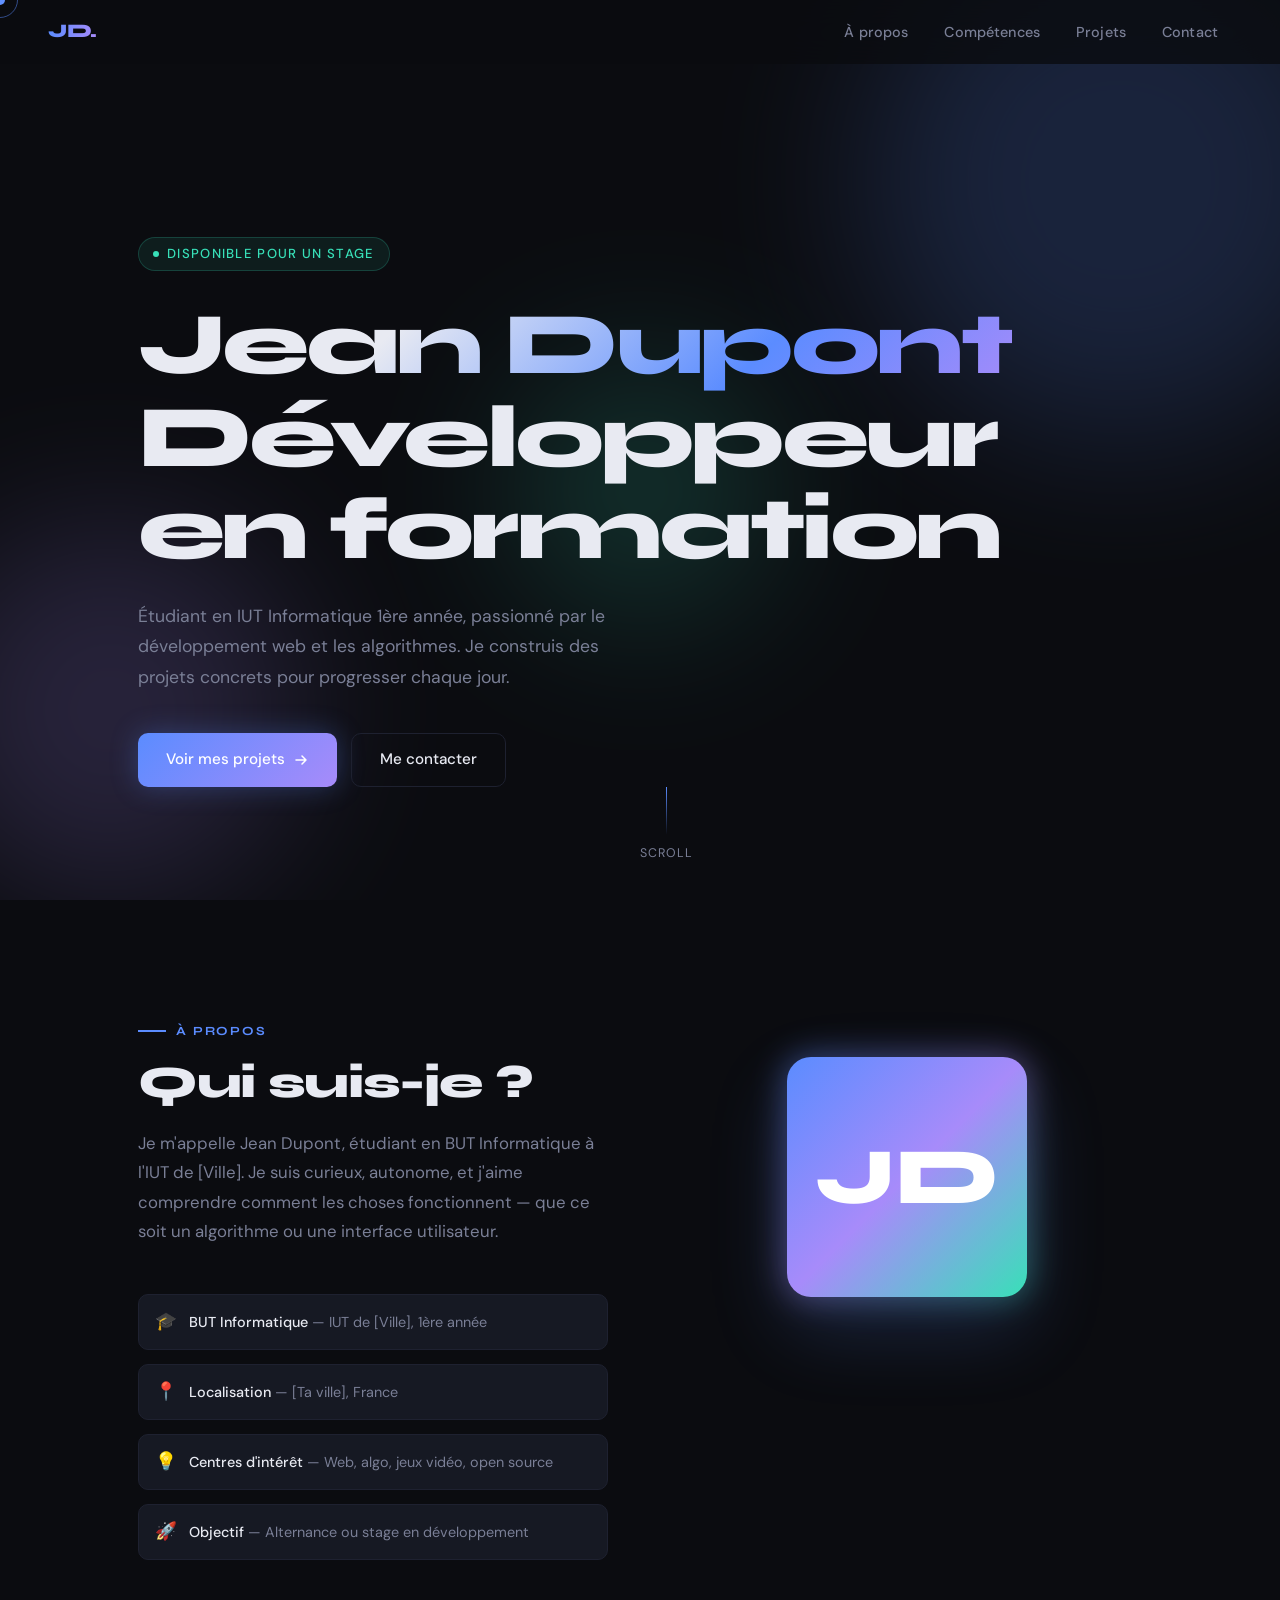
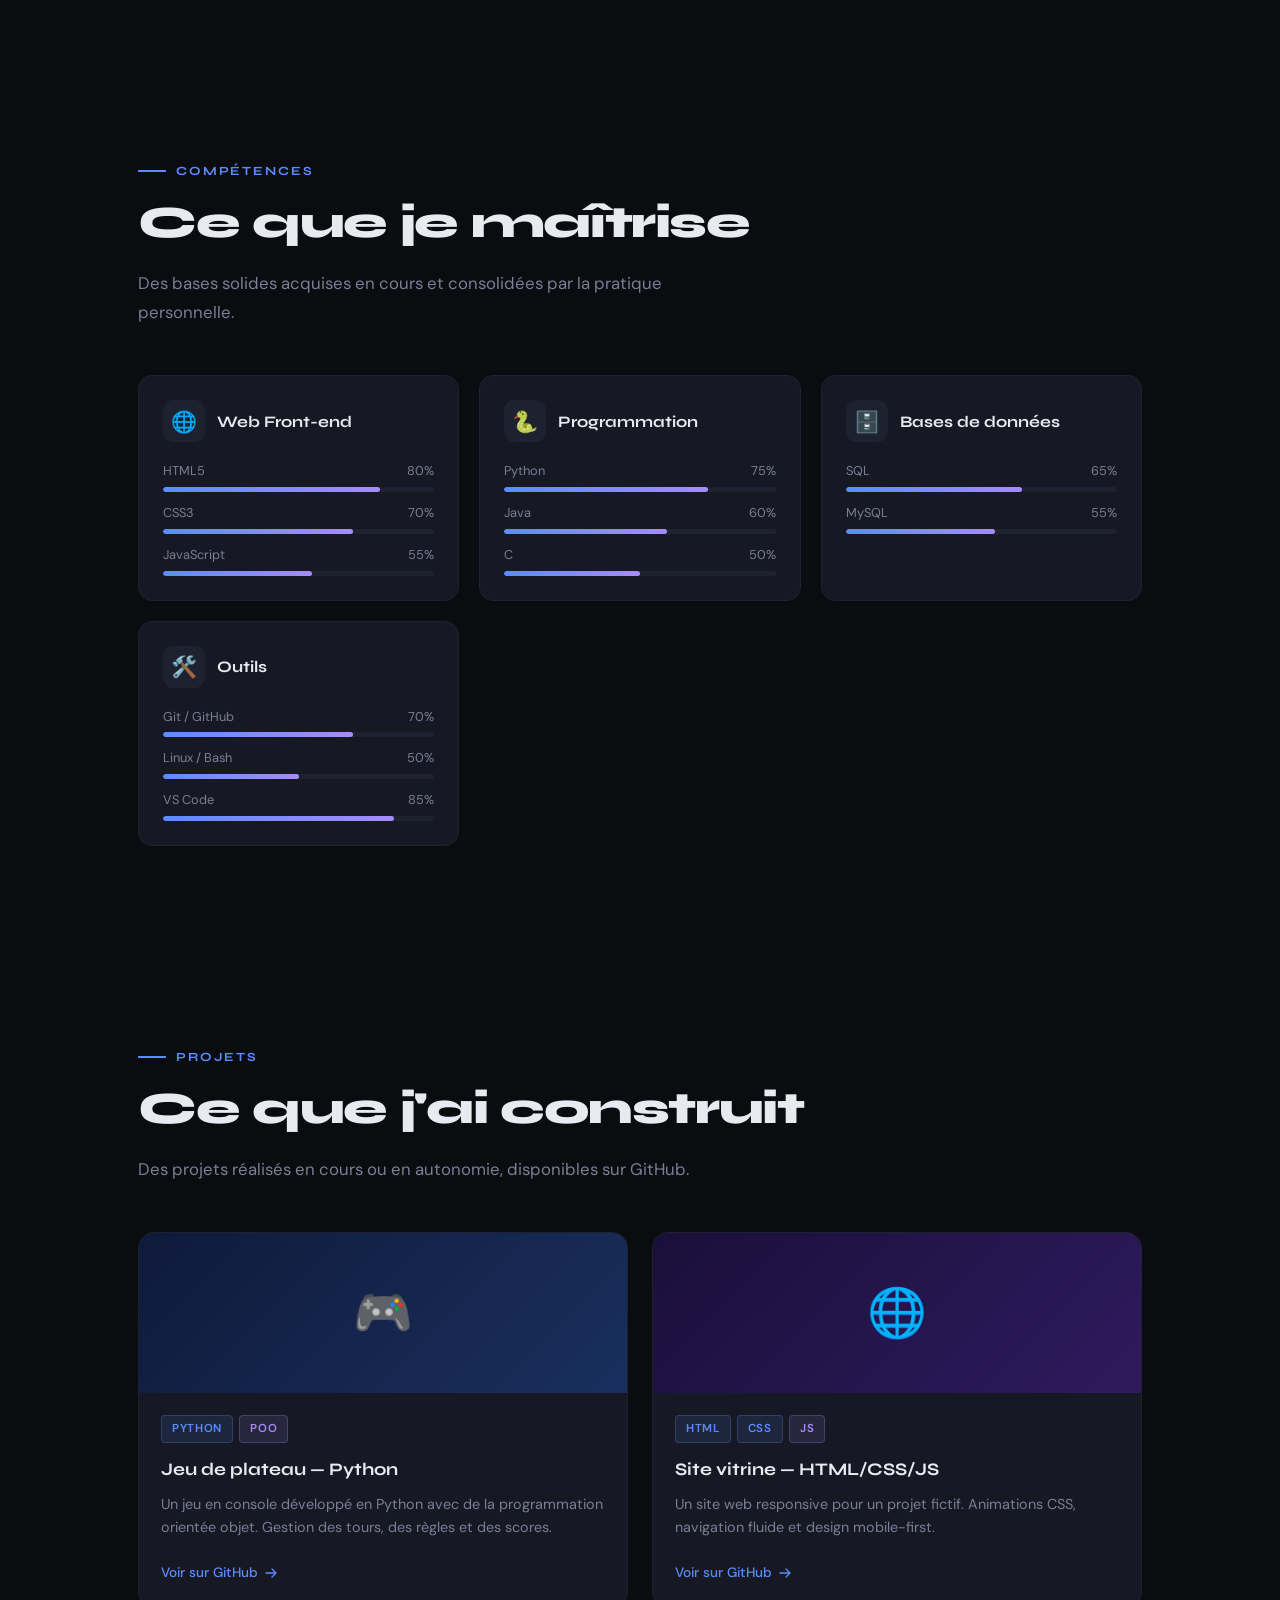
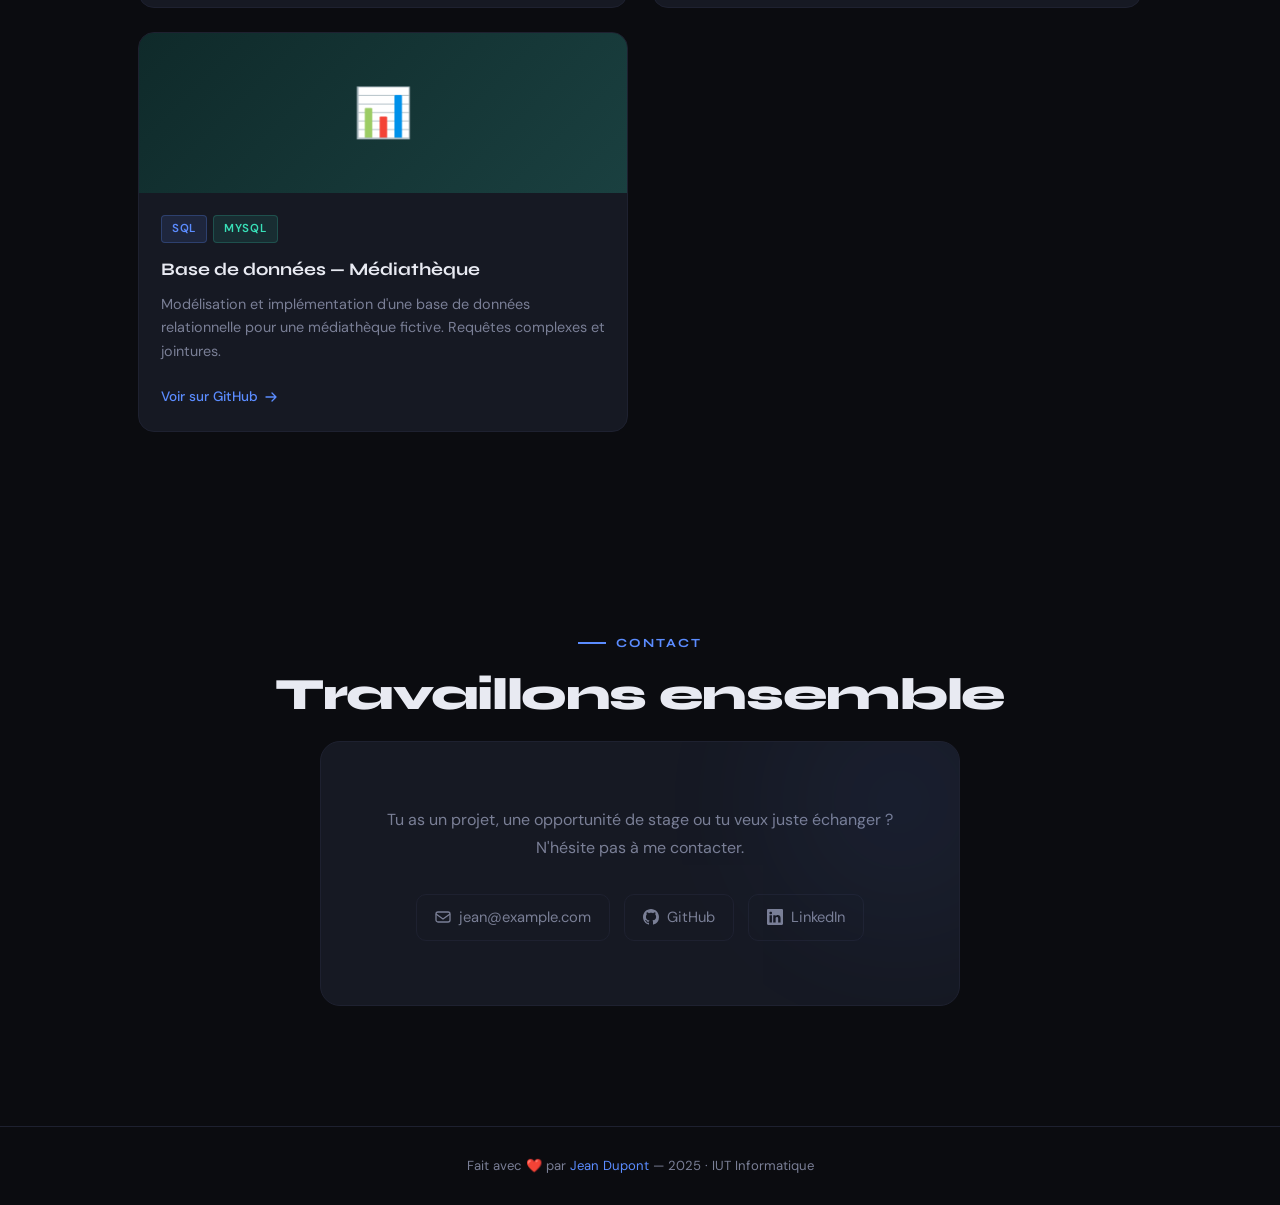
==== index.html @ 2fffbf1f "Add files via upload" ====
<!DOCTYPE html>
<html lang="fr">
<head>
  <meta charset="UTF-8" />
  <meta name="viewport" content="width=device-width, initial-scale=1.0" />
  <title>Mon Portfolio — IUT Informatique</title>
  <link rel="preconnect" href="https://fonts.googleapis.com" />
  <link rel="preconnect" href="https://fonts.gstatic.com" crossorigin />
  <link href="https://fonts.googleapis.com/css2?family=Syne:wght@400;600;700;800&family=DM+Sans:ital,opsz,wght@0,9..40,300;0,9..40,400;0,9..40,500;1,9..40,300&display=swap" rel="stylesheet" />
  <style>
    *, *::before, *::after { box-sizing: border-box; margin: 0; padding: 0; }

    :root {
      --c-bg:       #0b0c10;
      --c-surface:  #13151c;
      --c-border:   #1e2130;
      --c-accent:   #5b8cff;
      --c-accent2:  #a78bfa;
      --c-accent3:  #38e0b8;
      --c-text:     #e8eaf2;
      --c-muted:    #7a7f96;
      --c-card:     #161923;
      --nav-h:      64px;
      --font-head:  'Syne', sans-serif;
      --font-body:  'DM Sans', sans-serif;
      --ease:       cubic-bezier(.4,0,.2,1);
    }

    html { scroll-behavior: smooth; }

    body {
      background: var(--c-bg);
      color: var(--c-text);
      font-family: var(--font-body);
      font-size: 16px;
      line-height: 1.7;
      overflow-x: hidden;
    }

    /* ─── CURSOR ─── */
    .cursor {
      width: 10px; height: 10px;
      background: var(--c-accent);
      border-radius: 50%;
      position: fixed; pointer-events: none; z-index: 9999;
      transform: translate(-50%, -50%);
      transition: width .2s var(--ease), height .2s var(--ease), background .2s;
      mix-blend-mode: screen;
    }
    .cursor-ring {
      width: 36px; height: 36px;
      border: 1.5px solid var(--c-accent);
      border-radius: 50%;
      position: fixed; pointer-events: none; z-index: 9998;
      transform: translate(-50%, -50%);
      transition: transform .08s linear, width .2s var(--ease), height .2s var(--ease), border-color .2s;
      opacity: .5;
    }
    body.hovering .cursor { width: 18px; height: 18px; background: var(--c-accent2); }
    body.hovering .cursor-ring { width: 52px; height: 52px; border-color: var(--c-accent2); }

    /* ─── NAV ─── */
    nav {
      position: fixed; top: 0; left: 0; right: 0; z-index: 1000;
      height: var(--nav-h);
      display: flex; align-items: center; justify-content: space-between;
      padding: 0 48px;
      background: rgba(11,12,16,.8);
      backdrop-filter: blur(20px);
      border-bottom: 1px solid transparent;
      transition: border-color .3s, background .3s;
    }
    nav.scrolled { border-color: var(--c-border); }

    .nav-logo {
      font-family: var(--font-head);
      font-weight: 800;
      font-size: 1.2rem;
      letter-spacing: -.02em;
      background: linear-gradient(90deg, var(--c-accent), var(--c-accent2));
      -webkit-background-clip: text; -webkit-text-fill-color: transparent;
      text-decoration: none;
    }

    .nav-links { display: flex; gap: 8px; list-style: none; }
    .nav-links a {
      color: var(--c-muted);
      text-decoration: none;
      font-size: .9rem;
      font-weight: 500;
      padding: 6px 14px;
      border-radius: 6px;
      transition: color .2s, background .2s;
      letter-spacing: .01em;
    }
    .nav-links a:hover { color: var(--c-text); background: var(--c-border); }
    .nav-links a.active { color: var(--c-accent); }

    .nav-burger {
      display: none; flex-direction: column; gap: 5px;
      background: none; border: none; cursor: pointer; padding: 4px;
    }
    .nav-burger span {
      display: block; width: 22px; height: 2px;
      background: var(--c-text); border-radius: 2px;
      transition: transform .3s var(--ease), opacity .3s;
    }
    .nav-burger.open span:nth-child(1) { transform: translateY(7px) rotate(45deg); }
    .nav-burger.open span:nth-child(2) { opacity: 0; }
    .nav-burger.open span:nth-child(3) { transform: translateY(-7px) rotate(-45deg); }

    /* Mobile nav drawer */
    .nav-drawer {
      display: none; flex-direction: column; gap: 4px;
      position: fixed; top: var(--nav-h); left: 0; right: 0;
      background: rgba(11,12,16,.97);
      padding: 16px 24px 24px;
      border-bottom: 1px solid var(--c-border);
      transform: translateY(-20px); opacity: 0;
      transition: transform .3s var(--ease), opacity .3s;
      z-index: 999;
    }
    .nav-drawer.open { transform: translateY(0); opacity: 1; }
    .nav-drawer a {
      color: var(--c-muted); text-decoration: none;
      font-size: 1.05rem; padding: 10px 12px; border-radius: 8px;
      transition: color .2s, background .2s;
    }
    .nav-drawer a:hover { color: var(--c-text); background: var(--c-border); }

    /* ─── SECTIONS COMMON ─── */
    section { padding: 100px 48px; max-width: 1100px; margin: 0 auto; }
    .section-tag {
      font-family: var(--font-head);
      font-size: .78rem; font-weight: 700; letter-spacing: .15em;
      text-transform: uppercase; color: var(--c-accent);
      margin-bottom: 16px;
      display: flex; align-items: center; gap: 10px;
    }
    .section-tag::before {
      content: ''; display: block;
      width: 28px; height: 2px; background: var(--c-accent);
    }
    h2 {
      font-family: var(--font-head); font-size: clamp(1.8rem, 4vw, 2.8rem);
      font-weight: 800; letter-spacing: -.03em; line-height: 1.15;
      margin-bottom: 20px; color: var(--c-text);
    }
    .lead {
      color: var(--c-muted); font-size: 1.05rem;
      max-width: 560px; line-height: 1.75;
      margin-bottom: 48px;
    }

    /* ─── HERO ─── */
    #hero {
      min-height: 100vh; display: flex; align-items: center;
      padding-top: calc(var(--nav-h) + 60px);
      position: relative; overflow: hidden; max-width: 100%;
    }
    .hero-bg {
      position: absolute; inset: 0; pointer-events: none; z-index: 0;
    }
    .hero-orb {
      position: absolute; border-radius: 50%;
      filter: blur(80px); opacity: .18;
    }
    .orb1 { width: 520px; height: 520px; background: var(--c-accent); top: -80px; right: -100px; animation: float1 8s ease-in-out infinite; }
    .orb2 { width: 380px; height: 380px; background: var(--c-accent2); bottom: 0px; left: -80px; animation: float2 10s ease-in-out infinite; }
    .orb3 { width: 260px; height: 260px; background: var(--c-accent3); top: 40%; left: 40%; animation: float1 12s ease-in-out infinite 2s; }
    @keyframes float1 { 0%,100%{transform:translateY(0) scale(1)} 50%{transform:translateY(-30px) scale(1.05)} }
    @keyframes float2 { 0%,100%{transform:translateY(0)} 50%{transform:translateY(20px)} }

    .hero-content { position: relative; z-index: 1; padding: 0 48px; max-width: 1100px; margin: 0 auto; width: 100%; }
    .hero-eyebrow {
      display: inline-flex; align-items: center; gap: 8px;
      font-size: .82rem; font-weight: 500; letter-spacing: .1em;
      text-transform: uppercase; color: var(--c-accent3);
      background: rgba(56,224,184,.08);
      border: 1px solid rgba(56,224,184,.2);
      border-radius: 100px; padding: 5px 14px;
      margin-bottom: 28px;
    }
    .hero-eyebrow::before { content: ''; width: 6px; height: 6px; border-radius: 50%; background: var(--c-accent3); animation: blink 1.5s ease-in-out infinite; }
    @keyframes blink { 0%,100%{opacity:1} 50%{opacity:.3} }

    h1 {
      font-family: var(--font-head); font-size: clamp(2.8rem, 7vw, 5.5rem);
      font-weight: 800; letter-spacing: -.04em; line-height: 1.05;
      margin-bottom: 24px;
    }
    .h1-gradient {
      background: linear-gradient(135deg, var(--c-text) 30%, var(--c-accent) 70%, var(--c-accent2));
      -webkit-background-clip: text; -webkit-text-fill-color: transparent;
    }
    .hero-sub {
      font-size: 1.1rem; color: var(--c-muted); max-width: 500px;
      line-height: 1.75; margin-bottom: 40px;
    }
    .hero-ctas { display: flex; gap: 14px; flex-wrap: wrap; }

    /* ─── BUTTONS ─── */
    .btn {
      display: inline-flex; align-items: center; gap: 8px;
      padding: 13px 28px; border-radius: 10px;
      font-family: var(--font-body); font-size: .95rem; font-weight: 500;
      text-decoration: none; cursor: pointer; border: none;
      position: relative; overflow: hidden;
      transition: transform .15s var(--ease), box-shadow .15s var(--ease);
    }
    .btn::after {
      content: ''; position: absolute; inset: 0;
      background: rgba(255,255,255,.12);
      opacity: 0; transition: opacity .15s;
    }
    .btn:hover::after { opacity: 1; }
    .btn:active { transform: scale(.96); }
    .btn-primary {
      background: linear-gradient(135deg, var(--c-accent), var(--c-accent2));
      color: #fff; box-shadow: 0 0 28px rgba(91,140,255,.3);
    }
    .btn-primary:hover { box-shadow: 0 0 40px rgba(91,140,255,.5); transform: translateY(-2px); }
    .btn-ghost {
      background: transparent; color: var(--c-text);
      border: 1px solid var(--c-border);
    }
    .btn-ghost:hover { border-color: var(--c-accent); color: var(--c-accent); transform: translateY(-2px); }

    /* ─── SCROLL INDICATOR ─── */
    .scroll-hint {
      position: absolute; bottom: 36px; left: 50%;
      transform: translateX(-50%);
      display: flex; flex-direction: column; align-items: center; gap: 8px;
      color: var(--c-muted); font-size: .78rem; letter-spacing: .08em; text-transform: uppercase;
      animation: fadeInUp 1s 1.2s both;
    }
    .scroll-line {
      width: 1.5px; height: 48px; background: linear-gradient(var(--c-accent), transparent);
      animation: scrollPulse 1.8s ease-in-out infinite;
    }
    @keyframes scrollPulse { 0%,100%{transform:scaleY(1);opacity:.6} 50%{transform:scaleY(.6);opacity:1} }

    /* ─── ABOUT ─── */
    #about { padding-top: 120px; }
    .about-grid { display: grid; grid-template-columns: 1fr 1fr; gap: 64px; align-items: start; }
    .about-avatar-wrap { display: flex; justify-content: center; }
    .about-avatar {
      width: 240px; height: 240px; border-radius: 24px;
      background: linear-gradient(135deg, var(--c-accent), var(--c-accent2), var(--c-accent3));
      display: flex; align-items: center; justify-content: center;
      font-family: var(--font-head); font-size: 5rem; font-weight: 800;
      color: #fff; user-select: none;
      position: relative;
      box-shadow: 0 32px 80px rgba(91,140,255,.2);
      transition: transform .3s var(--ease), box-shadow .3s;
    }
    .about-avatar:hover { transform: translateY(-6px) rotate(2deg); box-shadow: 0 48px 100px rgba(91,140,255,.3); }
    .about-avatar::after {
      content: ''; position: absolute; inset: -3px; border-radius: 26px;
      background: linear-gradient(135deg, var(--c-accent), var(--c-accent2), var(--c-accent3));
      z-index: -1; opacity: .4; filter: blur(16px);
    }
    .about-facts { display: flex; flex-direction: column; gap: 14px; margin-top: 24px; }
    .fact {
      display: flex; align-items: center; gap: 12px;
      background: var(--c-card); border: 1px solid var(--c-border);
      border-radius: 10px; padding: 12px 16px;
      font-size: .9rem; color: var(--c-muted);
      transition: border-color .2s, transform .2s;
    }
    .fact:hover { border-color: var(--c-accent); transform: translateX(4px); }
    .fact-icon { font-size: 1.1rem; }
    .fact strong { color: var(--c-text); font-weight: 500; }

    /* ─── SKILLS ─── */
    #skills { background: none; }
    .skills-grid { display: grid; grid-template-columns: repeat(auto-fill, minmax(280px, 1fr)); gap: 20px; }
    .skill-card {
      background: var(--c-card); border: 1px solid var(--c-border);
      border-radius: 14px; padding: 24px;
      transition: border-color .2s var(--ease), transform .2s var(--ease), box-shadow .2s;
      cursor: default;
    }
    .skill-card:hover {
      border-color: var(--c-accent); transform: translateY(-4px);
      box-shadow: 0 20px 40px rgba(91,140,255,.1);
    }
    .skill-card-top { display: flex; align-items: center; gap: 12px; margin-bottom: 18px; }
    .skill-icon {
      width: 42px; height: 42px; border-radius: 10px;
      display: flex; align-items: center; justify-content: center;
      font-size: 1.3rem; background: var(--c-border);
    }
    .skill-name { font-family: var(--font-head); font-weight: 700; font-size: 1rem; }
    .skill-bars { display: flex; flex-direction: column; gap: 10px; }
    .skill-bar-row { display: flex; flex-direction: column; gap: 5px; }
    .skill-bar-label { display: flex; justify-content: space-between; font-size: .8rem; color: var(--c-muted); }
    .skill-bar-track {
      height: 5px; background: var(--c-border); border-radius: 3px; overflow: hidden;
    }
    .skill-bar-fill {
      height: 100%; border-radius: 3px;
      background: linear-gradient(90deg, var(--c-accent), var(--c-accent2));
      width: 0; transition: width 1.2s var(--ease);
    }

    /* ─── PROJECTS ─── */
    #projects { background: none; }
    .projects-grid { display: grid; grid-template-columns: repeat(auto-fill, minmax(320px, 1fr)); gap: 24px; }
    .project-card {
      background: var(--c-card); border: 1px solid var(--c-border);
      border-radius: 16px; overflow: hidden;
      transition: transform .25s var(--ease), box-shadow .25s, border-color .25s;
      cursor: pointer;
    }
    .project-card:hover { transform: translateY(-6px); box-shadow: 0 32px 60px rgba(0,0,0,.3); border-color: var(--c-accent); }
    .project-card:active { transform: scale(.98); }
    .project-thumb {
      height: 160px; display: flex; align-items: center; justify-content: center;
      font-size: 3rem; position: relative; overflow: hidden;
    }
    .project-thumb::before {
      content: ''; position: absolute; inset: 0;
      opacity: .15;
    }
    .pt-blue { background: linear-gradient(135deg, #0f1a3a, #1a2f5e); }
    .pt-purple { background: linear-gradient(135deg, #1a0f3a, #2f1a5e); }
    .pt-teal { background: linear-gradient(135deg, #0f2a2a, #1a4040); }
    .project-body { padding: 22px; }
    .project-tags { display: flex; flex-wrap: wrap; gap: 6px; margin-bottom: 12px; }
    .tag {
      font-size: .72rem; font-weight: 600; letter-spacing: .06em; text-transform: uppercase;
      padding: 3px 10px; border-radius: 4px;
      background: rgba(91,140,255,.12); color: var(--c-accent); border: 1px solid rgba(91,140,255,.25);
    }
    .tag-purple { background: rgba(167,139,250,.12); color: var(--c-accent2); border-color: rgba(167,139,250,.25); }
    .tag-teal { background: rgba(56,224,184,.1); color: var(--c-accent3); border-color: rgba(56,224,184,.2); }
    .project-title { font-family: var(--font-head); font-size: 1.1rem; font-weight: 700; margin-bottom: 8px; }
    .project-desc { font-size: .9rem; color: var(--c-muted); line-height: 1.65; margin-bottom: 18px; }
    .project-link {
      display: inline-flex; align-items: center; gap: 6px;
      font-size: .85rem; color: var(--c-accent); text-decoration: none; font-weight: 500;
      transition: gap .2s;
    }
    .project-link:hover { gap: 10px; }

    /* ─── CONTACT ─── */
    #contact { text-align: center; padding-bottom: 120px; }
    .contact-card {
      background: var(--c-card); border: 1px solid var(--c-border);
      border-radius: 20px; padding: 64px 48px; max-width: 640px; margin: 0 auto;
      position: relative; overflow: hidden;
    }
    .contact-card::before {
      content: ''; position: absolute; top: -60px; right: -60px;
      width: 240px; height: 240px; border-radius: 50%;
      background: var(--c-accent); filter: blur(80px); opacity: .07;
    }
    .contact-links { display: flex; justify-content: center; gap: 14px; flex-wrap: wrap; margin-top: 32px; }
    .contact-link {
      display: inline-flex; align-items: center; gap: 8px;
      color: var(--c-muted); text-decoration: none; font-size: .92rem;
      padding: 10px 18px; border-radius: 10px;
      border: 1px solid var(--c-border);
      transition: color .2s, border-color .2s, transform .2s;
    }
    .contact-link:hover { color: var(--c-text); border-color: var(--c-accent); transform: translateY(-3px); }

    /* ─── FOOTER ─── */
    footer {
      text-align: center; padding: 28px 48px;
      border-top: 1px solid var(--c-border);
      color: var(--c-muted); font-size: .82rem;
    }
    footer span { color: var(--c-accent); }

    /* ─── REVEAL ANIMATION ─── */
    .reveal {
      opacity: 0; transform: translateY(30px);
      transition: opacity .7s var(--ease), transform .7s var(--ease);
    }
    .reveal.visible { opacity: 1; transform: translateY(0); }
    .reveal-delay-1 { transition-delay: .1s; }
    .reveal-delay-2 { transition-delay: .2s; }
    .reveal-delay-3 { transition-delay: .3s; }
    .reveal-delay-4 { transition-delay: .4s; }

    @keyframes fadeInUp {
      from { opacity: 0; transform: translateY(20px); }
      to   { opacity: 1; transform: translateY(0); }
    }
    .hero-content > * { animation: fadeInUp .7s var(--ease) both; }
    .hero-content > *:nth-child(1) { animation-delay: .1s; }
    .hero-content > *:nth-child(2) { animation-delay: .2s; }
    .hero-content > *:nth-child(3) { animation-delay: .35s; }
    .hero-content > *:nth-child(4) { animation-delay: .45s; }
    .hero-content > *:nth-child(5) { animation-delay: .55s; }

    /* ─── RIPPLE ─── */
    .ripple-host { position: relative; overflow: hidden; }
    .ripple {
      position: absolute; border-radius: 50%;
      transform: scale(0);
      background: rgba(255,255,255,.2);
      animation: rippleAnim .55s linear;
      pointer-events: none;
    }
    @keyframes rippleAnim { to { transform: scale(4); opacity: 0; } }

    /* ─── RESPONSIVE ─── */
    @media (max-width: 768px) {
      nav { padding: 0 20px; }
      .nav-links { display: none; }
      .nav-burger { display: flex; }
      .nav-drawer { display: flex; }
      section { padding: 80px 20px; }
      .hero-content { padding: 0 20px; }
      .about-grid { grid-template-columns: 1fr; }
      .about-avatar-wrap { order: -1; }
      .contact-card { padding: 40px 24px; }
      footer { padding: 24px 20px; }
    }

    @media (prefers-reduced-motion: reduce) {
      *, *::before, *::after { animation: none !important; transition-duration: .01ms !important; }
    }
  </style>
</head>
<body>

  <div class="cursor" id="cursor"></div>
  <div class="cursor-ring" id="cursorRing"></div>

  <!-- NAV -->
  <nav id="nav">
    <a href="#hero" class="nav-logo">JD.</a>
    <ul class="nav-links">
      <li><a href="#about">À propos</a></li>
      <li><a href="#skills">Compétences</a></li>
      <li><a href="#projects">Projets</a></li>
      <li><a href="#contact">Contact</a></li>
    </ul>
    <button class="nav-burger" id="burger" aria-label="Menu">
      <span></span><span></span><span></span>
    </button>
  </nav>

  <div class="nav-drawer" id="drawer">
    <a href="#about" class="drawer-link">À propos</a>
    <a href="#skills" class="drawer-link">Compétences</a>
    <a href="#projects" class="drawer-link">Projets</a>
    <a href="#contact" class="drawer-link">Contact</a>
  </div>

  <!-- HERO -->
  <div id="hero">
    <div class="hero-bg">
      <div class="hero-orb orb1"></div>
      <div class="hero-orb orb2"></div>
      <div class="hero-orb orb3"></div>
    </div>
    <div class="hero-content">
      <div class="hero-eyebrow">Disponible pour un stage</div>
      <h1>
        <span class="h1-gradient">Jean Dupont</span><br>
        Développeur en formation
      </h1>
      <p class="hero-sub">
        Étudiant en IUT Informatique 1ère année, passionné par le développement web et les algorithmes. Je construis des projets concrets pour progresser chaque jour.
      </p>
      <div class="hero-ctas">
        <a href="#projects" class="btn btn-primary ripple-host">
          Voir mes projets
          <svg width="16" height="16" viewBox="0 0 16 16" fill="none"><path d="M3 8h10M9 4l4 4-4 4" stroke="currentColor" stroke-width="1.5" stroke-linecap="round" stroke-linejoin="round"/></svg>
        </a>
        <a href="#contact" class="btn btn-ghost ripple-host">Me contacter</a>
      </div>
    </div>
    <div class="scroll-hint">
      <div class="scroll-line"></div>
      <span>Scroll</span>
    </div>
  </div>

  <!-- ABOUT -->
  <section id="about">
    <div class="section-tag reveal">À propos</div>
    <div class="about-grid">
      <div>
        <h2 class="reveal">Qui suis-je&nbsp;?</h2>
        <p class="lead reveal reveal-delay-1">
          Je m'appelle Jean Dupont, étudiant en BUT Informatique à l'IUT de [Ville]. Je suis curieux, autonome, et j'aime comprendre comment les choses fonctionnent — que ce soit un algorithme ou une interface utilisateur.
        </p>
        <div class="about-facts">
          <div class="fact reveal reveal-delay-1">
            <span class="fact-icon">🎓</span>
            <span><strong>BUT Informatique</strong> — IUT de [Ville], 1ère année</span>
          </div>
          <div class="fact reveal reveal-delay-2">
            <span class="fact-icon">📍</span>
            <span><strong>Localisation</strong> — [Ta ville], France</span>
          </div>
          <div class="fact reveal reveal-delay-3">
            <span class="fact-icon">💡</span>
            <span><strong>Centres d'intérêt</strong> — Web, algo, jeux vidéo, open source</span>
          </div>
          <div class="fact reveal reveal-delay-4">
            <span class="fact-icon">🚀</span>
            <span><strong>Objectif</strong> — Alternance ou stage en développement</span>
          </div>
        </div>
      </div>
      <div class="about-avatar-wrap reveal reveal-delay-2">
        <div class="about-avatar">JD</div>
      </div>
    </div>
  </section>

  <!-- SKILLS -->
  <section id="skills">
    <div class="section-tag reveal">Compétences</div>
    <h2 class="reveal">Ce que je maîtrise</h2>
    <p class="lead reveal reveal-delay-1">Des bases solides acquises en cours et consolidées par la pratique personnelle.</p>
    <div class="skills-grid">

      <div class="skill-card reveal">
        <div class="skill-card-top">
          <div class="skill-icon">🌐</div>
          <span class="skill-name">Web Front-end</span>
        </div>
        <div class="skill-bars">
          <div class="skill-bar-row">
            <div class="skill-bar-label"><span>HTML5</span><span>80%</span></div>
            <div class="skill-bar-track"><div class="skill-bar-fill" data-width="80"></div></div>
          </div>
          <div class="skill-bar-row">
            <div class="skill-bar-label"><span>CSS3</span><span>70%</span></div>
            <div class="skill-bar-track"><div class="skill-bar-fill" data-width="70"></div></div>
          </div>
          <div class="skill-bar-row">
            <div class="skill-bar-label"><span>JavaScript</span><span>55%</span></div>
            <div class="skill-bar-track"><div class="skill-bar-fill" data-width="55"></div></div>
          </div>
        </div>
      </div>

      <div class="skill-card reveal reveal-delay-1">
        <div class="skill-card-top">
          <div class="skill-icon">🐍</div>
          <span class="skill-name">Programmation</span>
        </div>
        <div class="skill-bars">
          <div class="skill-bar-row">
            <div class="skill-bar-label"><span>Python</span><span>75%</span></div>
            <div class="skill-bar-track"><div class="skill-bar-fill" data-width="75"></div></div>
          </div>
          <div class="skill-bar-row">
            <div class="skill-bar-label"><span>Java</span><span>60%</span></div>
            <div class="skill-bar-track"><div class="skill-bar-fill" data-width="60"></div></div>
          </div>
          <div class="skill-bar-row">
            <div class="skill-bar-label"><span>C</span><span>50%</span></div>
            <div class="skill-bar-track"><div class="skill-bar-fill" data-width="50"></div></div>
          </div>
        </div>
      </div>

      <div class="skill-card reveal reveal-delay-2">
        <div class="skill-card-top">
          <div class="skill-icon">🗄️</div>
          <span class="skill-name">Bases de données</span>
        </div>
        <div class="skill-bars">
          <div class="skill-bar-row">
            <div class="skill-bar-label"><span>SQL</span><span>65%</span></div>
            <div class="skill-bar-track"><div class="skill-bar-fill" data-width="65"></div></div>
          </div>
          <div class="skill-bar-row">
            <div class="skill-bar-label"><span>MySQL</span><span>55%</span></div>
            <div class="skill-bar-track"><div class="skill-bar-fill" data-width="55"></div></div>
          </div>
        </div>
      </div>

      <div class="skill-card reveal reveal-delay-3">
        <div class="skill-card-top">
          <div class="skill-icon">🛠️</div>
          <span class="skill-name">Outils</span>
        </div>
        <div class="skill-bars">
          <div class="skill-bar-row">
            <div class="skill-bar-label"><span>Git / GitHub</span><span>70%</span></div>
            <div class="skill-bar-track"><div class="skill-bar-fill" data-width="70"></div></div>
          </div>
          <div class="skill-bar-row">
            <div class="skill-bar-label"><span>Linux / Bash</span><span>50%</span></div>
            <div class="skill-bar-track"><div class="skill-bar-fill" data-width="50"></div></div>
          </div>
          <div class="skill-bar-row">
            <div class="skill-bar-label"><span>VS Code</span><span>85%</span></div>
            <div class="skill-bar-track"><div class="skill-bar-fill" data-width="85"></div></div>
          </div>
        </div>
      </div>

    </div>
  </section>

  <!-- PROJECTS -->
  <section id="projects">
    <div class="section-tag reveal">Projets</div>
    <h2 class="reveal">Ce que j'ai construit</h2>
    <p class="lead reveal reveal-delay-1">Des projets réalisés en cours ou en autonomie, disponibles sur GitHub.</p>
    <div class="projects-grid">

      <div class="project-card reveal">
        <div class="project-thumb pt-blue">🎮</div>
        <div class="project-body">
          <div class="project-tags">
            <span class="tag">Python</span>
            <span class="tag tag-purple">POO</span>
          </div>
          <div class="project-title">Jeu de plateau — Python</div>
          <p class="project-desc">Un jeu en console développé en Python avec de la programmation orientée objet. Gestion des tours, des règles et des scores.</p>
          <a href="#" class="project-link">
            Voir sur GitHub
            <svg width="14" height="14" viewBox="0 0 14 14" fill="none"><path d="M2 7h10M8 3l4 4-4 4" stroke="currentColor" stroke-width="1.3" stroke-linecap="round" stroke-linejoin="round"/></svg>
          </a>
        </div>
      </div>

      <div class="project-card reveal reveal-delay-1">
        <div class="project-thumb pt-purple">🌐</div>
        <div class="project-body">
          <div class="project-tags">
            <span class="tag">HTML</span>
            <span class="tag">CSS</span>
            <span class="tag tag-purple">JS</span>
          </div>
          <div class="project-title">Site vitrine — HTML/CSS/JS</div>
          <p class="project-desc">Un site web responsive pour un projet fictif. Animations CSS, navigation fluide et design mobile-first.</p>
          <a href="#" class="project-link">
            Voir sur GitHub
            <svg width="14" height="14" viewBox="0 0 14 14" fill="none"><path d="M2 7h10M8 3l4 4-4 4" stroke="currentColor" stroke-width="1.3" stroke-linecap="round" stroke-linejoin="round"/></svg>
          </a>
        </div>
      </div>

      <div class="project-card reveal reveal-delay-2">
        <div class="project-thumb pt-teal">📊</div>
        <div class="project-body">
          <div class="project-tags">
            <span class="tag">SQL</span>
            <span class="tag tag-teal">MySQL</span>
          </div>
          <div class="project-title">Base de données — Médiathèque</div>
          <p class="project-desc">Modélisation et implémentation d'une base de données relationnelle pour une médiathèque fictive. Requêtes complexes et jointures.</p>
          <a href="#" class="project-link">
            Voir sur GitHub
            <svg width="14" height="14" viewBox="0 0 14 14" fill="none"><path d="M2 7h10M8 3l4 4-4 4" stroke="currentColor" stroke-width="1.3" stroke-linecap="round" stroke-linejoin="round"/></svg>
          </a>
        </div>
      </div>

    </div>
  </section>

  <!-- CONTACT -->
  <section id="contact">
    <div class="section-tag reveal" style="justify-content:center">Contact</div>
    <h2 class="reveal">Travaillons ensemble</h2>
    <div class="contact-card reveal reveal-delay-1">
      <p style="color:var(--c-muted);font-size:1rem;line-height:1.75;margin-bottom:8px;">
        Tu as un projet, une opportunité de stage ou tu veux juste échanger ? N'hésite pas à me contacter.
      </p>
      <div class="contact-links">
        <a href="mailto:jean@example.com" class="contact-link">
          <svg width="16" height="16" viewBox="0 0 16 16" fill="none"><rect x="1" y="3" width="14" height="10" rx="2" stroke="currentColor" stroke-width="1.3"/><path d="M1 5l7 5 7-5" stroke="currentColor" stroke-width="1.3"/></svg>
          jean@example.com
        </a>
        <a href="https://github.com/username" class="contact-link" target="_blank" rel="noopener">
          <svg width="16" height="16" viewBox="0 0 16 16" fill="currentColor"><path d="M8 0C3.58 0 0 3.58 0 8c0 3.54 2.29 6.53 5.47 7.59.4.07.55-.17.55-.38 0-.19-.01-.82-.01-1.49-2.01.37-2.53-.49-2.69-.94-.09-.23-.48-.94-.82-1.13-.28-.15-.68-.52-.01-.53.63-.01 1.08.58 1.23.82.72 1.21 1.87.87 2.33.66.07-.52.28-.87.51-1.07-1.78-.2-3.64-.89-3.64-3.95 0-.87.31-1.59.82-2.15-.08-.2-.36-1.02.08-2.12 0 0 .67-.21 2.2.82.64-.18 1.32-.27 2-.27.68 0 1.36.09 2 .27 1.53-1.04 2.2-.82 2.2-.82.44 1.1.16 1.92.08 2.12.51.56.82 1.27.82 2.15 0 3.07-1.87 3.75-3.65 3.95.29.25.54.73.54 1.48 0 1.07-.01 1.93-.01 2.2 0 .21.15.46.55.38A8.013 8.013 0 0016 8c0-4.42-3.58-8-8-8z"/></svg>
          GitHub
        </a>
        <a href="https://linkedin.com/in/username" class="contact-link" target="_blank" rel="noopener">
          <svg width="16" height="16" viewBox="0 0 16 16" fill="currentColor"><path d="M0 1.146C0 .513.526 0 1.175 0h13.65C15.474 0 16 .513 16 1.146v13.708c0 .633-.526 1.146-1.175 1.146H1.175C.526 16 0 15.487 0 14.854V1.146zm4.943 12.248V6.169H2.542v7.225h2.401zm-1.2-8.212c.837 0 1.358-.554 1.358-1.248-.015-.709-.52-1.248-1.342-1.248-.822 0-1.359.54-1.359 1.248 0 .694.521 1.248 1.327 1.248h.016zm4.908 8.212V9.359c0-.216.016-.432.08-.586.173-.431.568-.878 1.232-.878.869 0 1.216.662 1.216 1.634v3.865h2.401V9.25c0-2.22-1.184-3.252-2.764-3.252-1.274 0-1.845.7-2.165 1.193v.025h-.016a5.54 5.54 0 01.016-.025V6.169h-2.4c.03.678 0 7.225 0 7.225h2.4z"/></svg>
          LinkedIn
        </a>
      </div>
    </div>
  </section>

  <footer>
    <p>Fait avec ❤️ par <span>Jean Dupont</span> — 2025 · IUT Informatique</p>
  </footer>

  <script>
    // ─── CURSOR ───
    const cursor = document.getElementById('cursor');
    const ring   = document.getElementById('cursorRing');
    let mx = 0, my = 0, rx = 0, ry = 0;
    document.addEventListener('mousemove', e => { mx = e.clientX; my = e.clientY; });
    function animCursor() {
      cursor.style.left = mx + 'px'; cursor.style.top = my + 'px';
      rx += (mx - rx) * .12; ry += (my - ry) * .12;
      ring.style.left = rx + 'px'; ring.style.top = ry + 'px';
      requestAnimationFrame(animCursor);
    }
    animCursor();
    document.querySelectorAll('a,button,.skill-card,.project-card,.fact').forEach(el => {
      el.addEventListener('mouseenter', () => document.body.classList.add('hovering'));
      el.addEventListener('mouseleave', () => document.body.classList.remove('hovering'));
    });

    // ─── RIPPLE ───
    document.querySelectorAll('.ripple-host').forEach(el => {
      el.addEventListener('click', e => {
        const r = el.getBoundingClientRect();
        const d = Math.max(el.clientWidth, el.clientHeight) * 2;
        const s = el.appendChild(document.createElement('span'));
        s.className = 'ripple';
        s.style.cssText = `width:${d}px;height:${d}px;left:${e.clientX-r.left-d/2}px;top:${e.clientY-r.top-d/2}px`;
        s.addEventListener('animationend', () => s.remove());
      });
    });

    // ─── NAV SCROLL ───
    const nav = document.getElementById('nav');
    window.addEventListener('scroll', () => {
      nav.classList.toggle('scrolled', window.scrollY > 20);
      // Active link highlight
      const sections = ['hero','about','skills','projects','contact'];
      let current = 'hero';
      sections.forEach(id => {
        const el = document.getElementById(id);
        if (el && window.scrollY >= el.offsetTop - 120) current = id;
      });
      document.querySelectorAll('.nav-links a').forEach(a => {
        a.classList.toggle('active', a.getAttribute('href') === '#' + current);
      });
    }, { passive: true });

    // ─── BURGER MENU ───
    const burger = document.getElementById('burger');
    const drawer = document.getElementById('drawer');
    burger.addEventListener('click', () => {
      const open = burger.classList.toggle('open');
      drawer.classList.toggle('open', open);
    });
    document.querySelectorAll('.drawer-link').forEach(a => {
      a.addEventListener('click', () => {
        burger.classList.remove('open');
        drawer.classList.remove('open');
      });
    });

    // ─── REVEAL ON SCROLL ───
    const revealObs = new IntersectionObserver((entries) => {
      entries.forEach(e => { if (e.isIntersecting) { e.target.classList.add('visible'); revealObs.unobserve(e.target); } });
    }, { threshold: 0.12 });
    document.querySelectorAll('.reveal').forEach(el => revealObs.observe(el));

    // ─── SKILL BARS ───
    const barObs = new IntersectionObserver((entries) => {
      entries.forEach(e => {
        if (e.isIntersecting) {
          e.target.querySelectorAll('.skill-bar-fill').forEach(bar => {
            bar.style.width = bar.dataset.width + '%';
          });
          barObs.unobserve(e.target);
        }
      });
    }, { threshold: 0.3 });
    document.querySelectorAll('.skill-card').forEach(c => barObs.observe(c));

    // ─── SMOOTH CLOSE NAV ON ANCHOR CLICK ───
    document.querySelectorAll('a[href^="#"]').forEach(a => {
      a.addEventListener('click', e => {
        const target = document.querySelector(a.getAttribute('href'));
        if (target) {
          e.preventDefault();
          target.scrollIntoView({ behavior: 'smooth' });
        }
      });
    });
  </script>
</body>
</html>
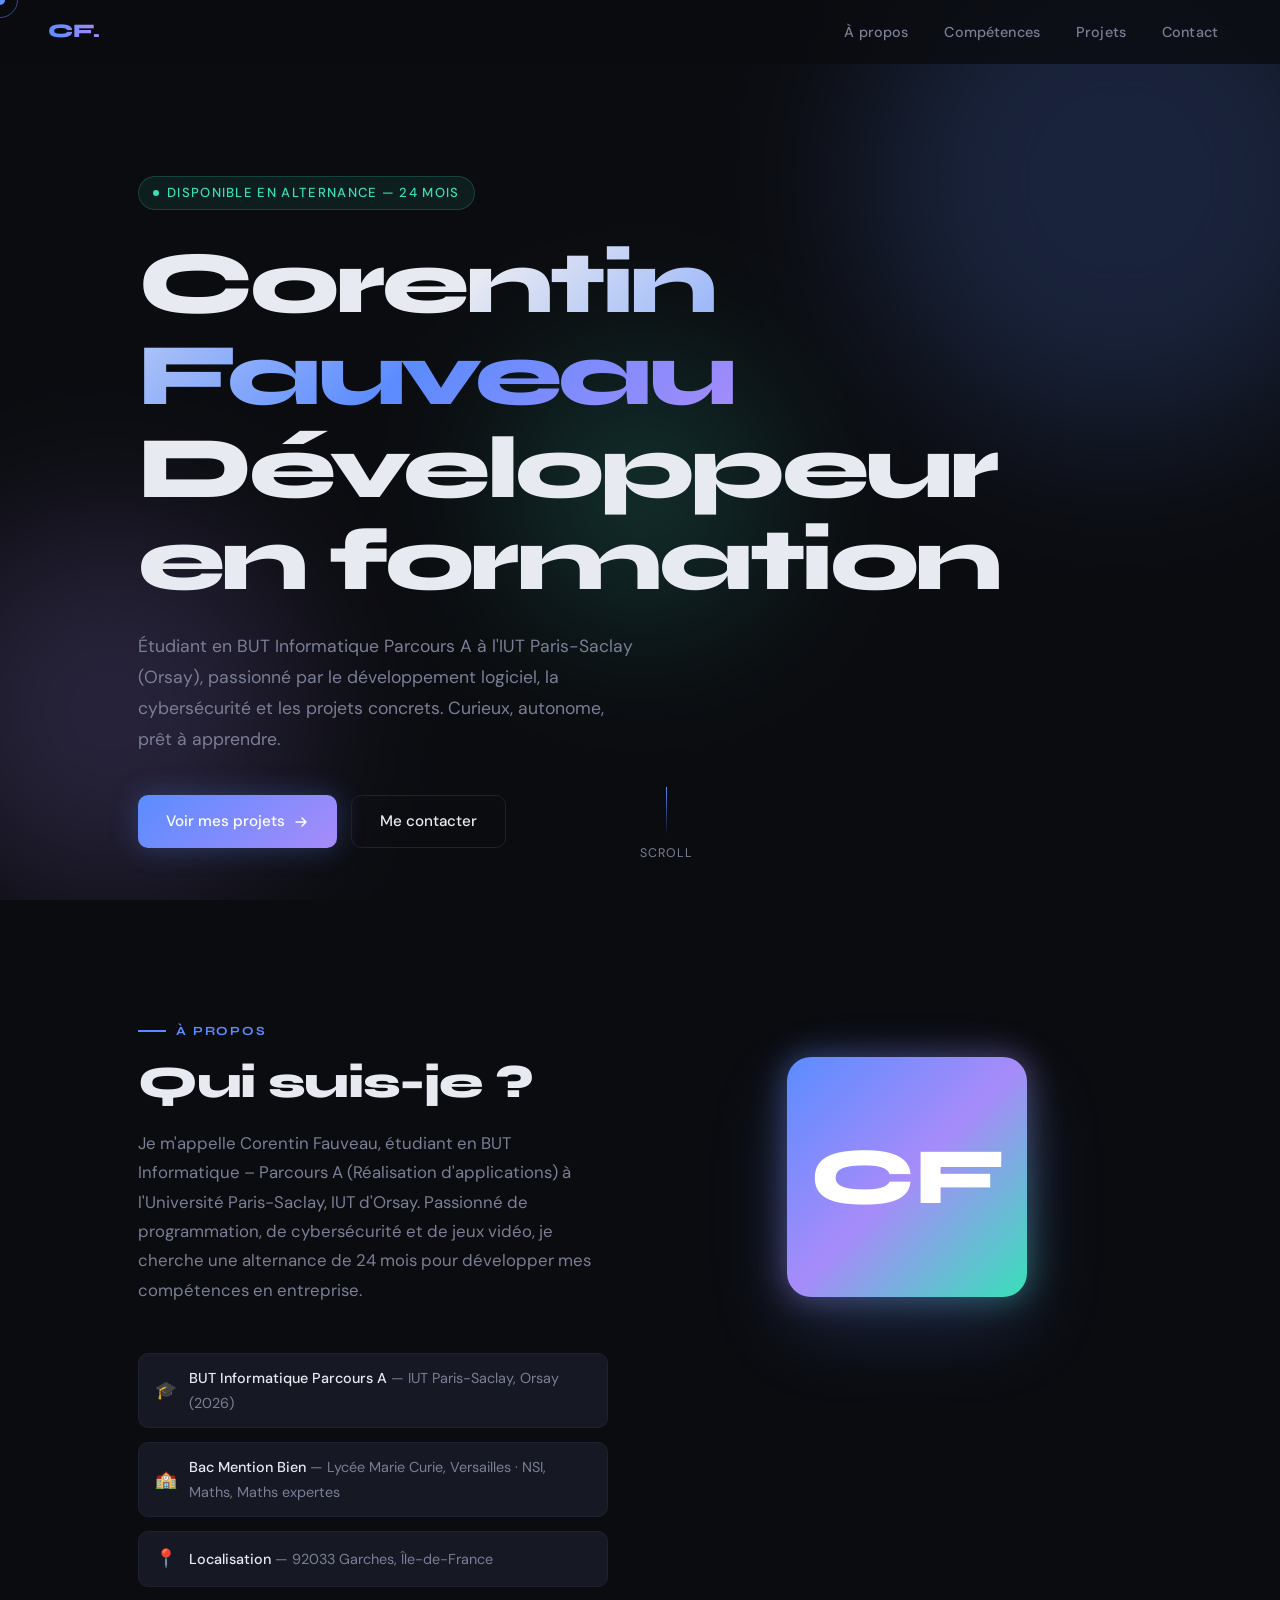
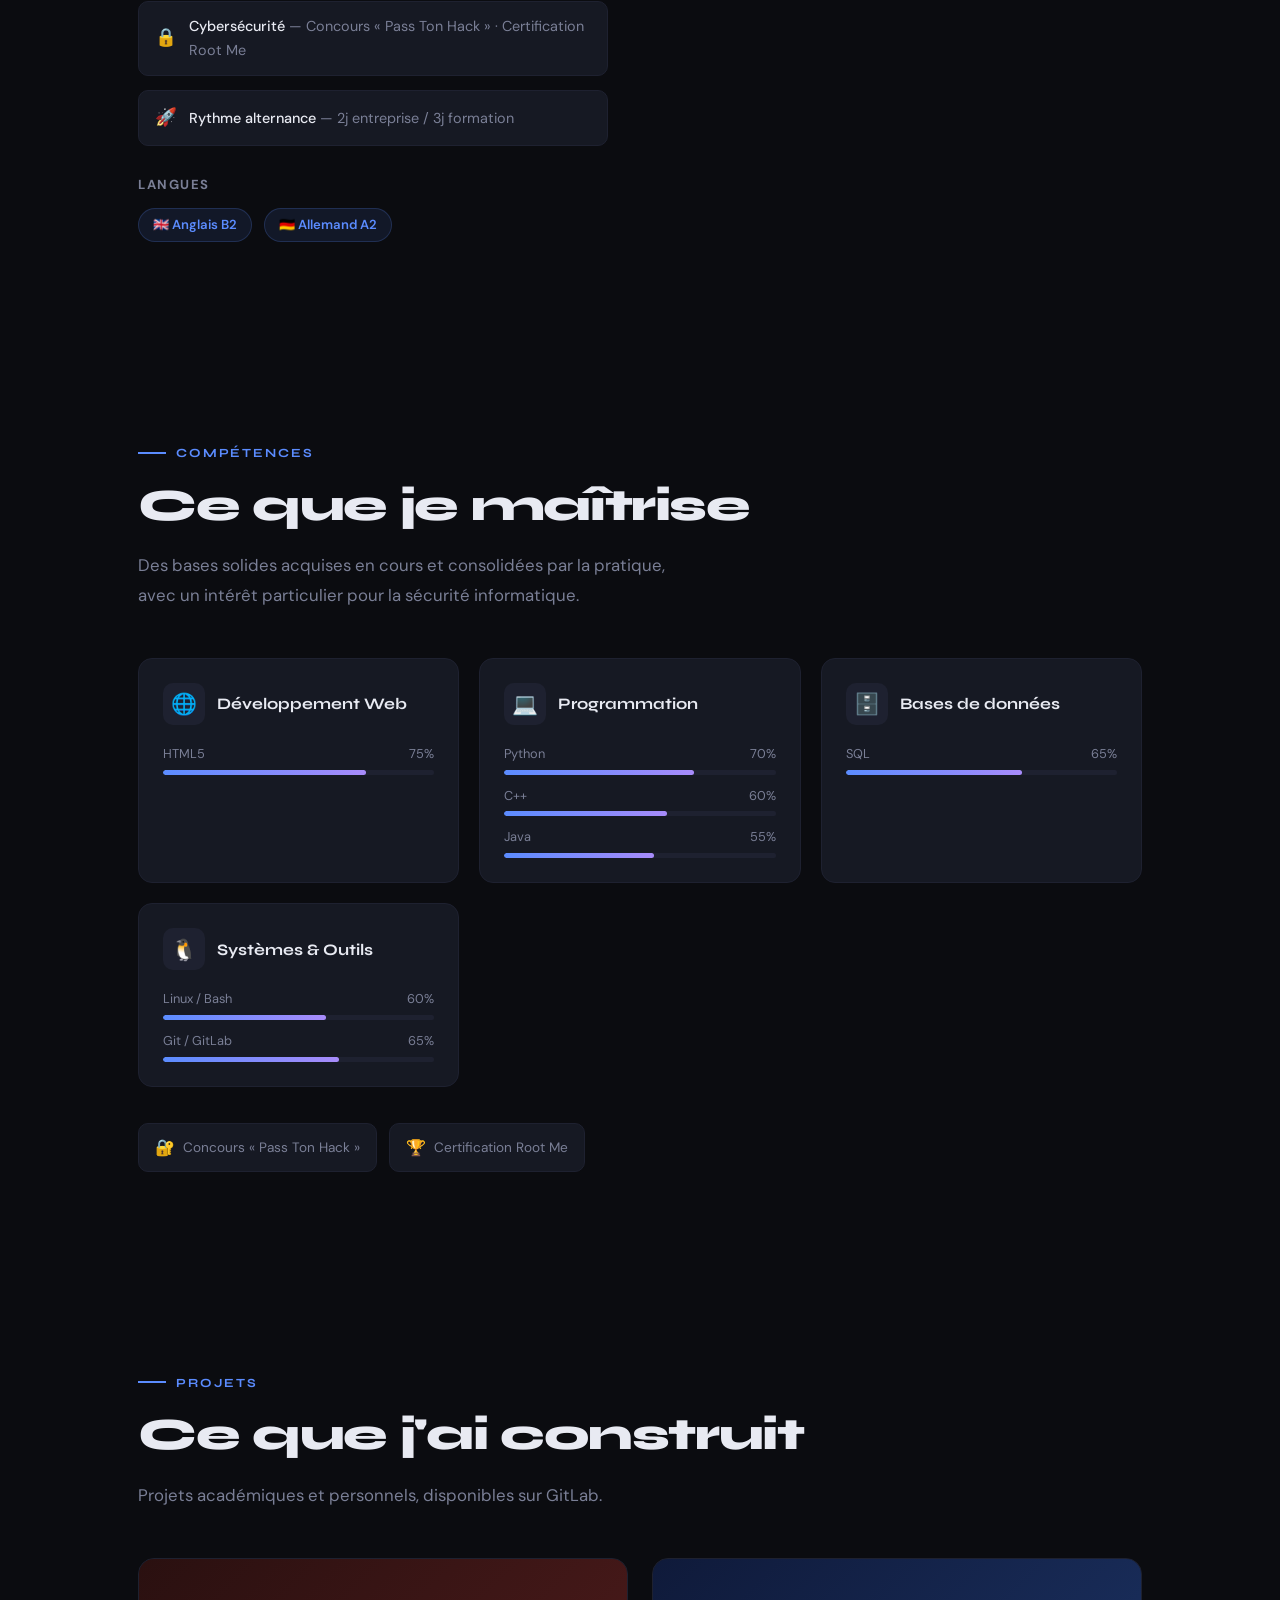
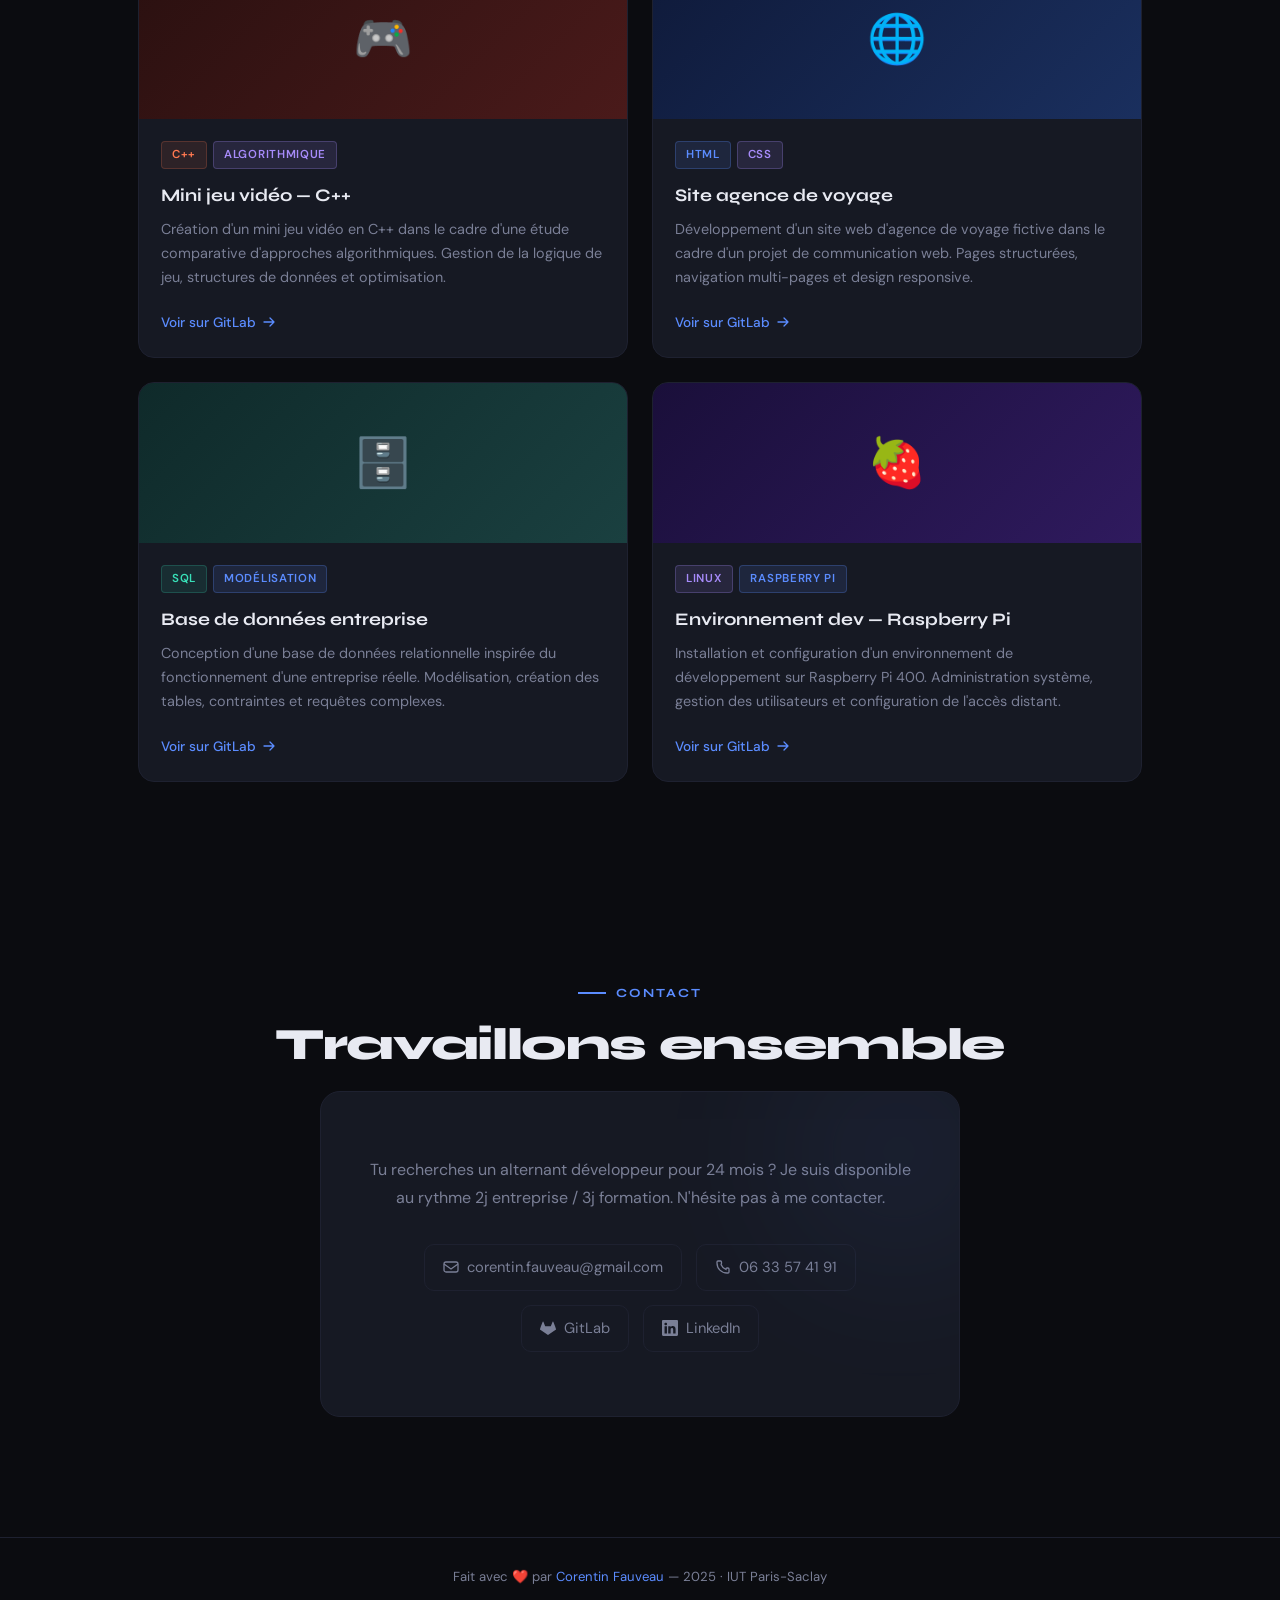
==== commit b20444cc: "ajout pls fichier indexstyle et script + info cv" ====
--- a/index.html
+++ b/index.html
@@ -3,437 +3,20 @@
 <head>
   <meta charset="UTF-8" />
   <meta name="viewport" content="width=device-width, initial-scale=1.0" />
-  <title>Mon Portfolio — IUT Informatique</title>
+  <title>Corentin Fauveau — Portfolio</title>
   <link rel="preconnect" href="https://fonts.googleapis.com" />
   <link rel="preconnect" href="https://fonts.gstatic.com" crossorigin />
   <link href="https://fonts.googleapis.com/css2?family=Syne:wght@400;600;700;800&family=DM+Sans:ital,opsz,wght@0,9..40,300;0,9..40,400;0,9..40,500;1,9..40,300&display=swap" rel="stylesheet" />
-  <style>
-    *, *::before, *::after { box-sizing: border-box; margin: 0; padding: 0; }
-
-    :root {
-      --c-bg:       #0b0c10;
-      --c-surface:  #13151c;
-      --c-border:   #1e2130;
-      --c-accent:   #5b8cff;
-      --c-accent2:  #a78bfa;
-      --c-accent3:  #38e0b8;
-      --c-text:     #e8eaf2;
-      --c-muted:    #7a7f96;
-      --c-card:     #161923;
-      --nav-h:      64px;
-      --font-head:  'Syne', sans-serif;
-      --font-body:  'DM Sans', sans-serif;
-      --ease:       cubic-bezier(.4,0,.2,1);
-    }
-
-    html { scroll-behavior: smooth; }
-
-    body {
-      background: var(--c-bg);
-      color: var(--c-text);
-      font-family: var(--font-body);
-      font-size: 16px;
-      line-height: 1.7;
-      overflow-x: hidden;
-    }
-
-    /* ─── CURSOR ─── */
-    .cursor {
-      width: 10px; height: 10px;
-      background: var(--c-accent);
-      border-radius: 50%;
-      position: fixed; pointer-events: none; z-index: 9999;
-      transform: translate(-50%, -50%);
-      transition: width .2s var(--ease), height .2s var(--ease), background .2s;
-      mix-blend-mode: screen;
-    }
-    .cursor-ring {
-      width: 36px; height: 36px;
-      border: 1.5px solid var(--c-accent);
-      border-radius: 50%;
-      position: fixed; pointer-events: none; z-index: 9998;
-      transform: translate(-50%, -50%);
-      transition: transform .08s linear, width .2s var(--ease), height .2s var(--ease), border-color .2s;
-      opacity: .5;
-    }
-    body.hovering .cursor { width: 18px; height: 18px; background: var(--c-accent2); }
-    body.hovering .cursor-ring { width: 52px; height: 52px; border-color: var(--c-accent2); }
-
-    /* ─── NAV ─── */
-    nav {
-      position: fixed; top: 0; left: 0; right: 0; z-index: 1000;
-      height: var(--nav-h);
-      display: flex; align-items: center; justify-content: space-between;
-      padding: 0 48px;
-      background: rgba(11,12,16,.8);
-      backdrop-filter: blur(20px);
-      border-bottom: 1px solid transparent;
-      transition: border-color .3s, background .3s;
-    }
-    nav.scrolled { border-color: var(--c-border); }
-
-    .nav-logo {
-      font-family: var(--font-head);
-      font-weight: 800;
-      font-size: 1.2rem;
-      letter-spacing: -.02em;
-      background: linear-gradient(90deg, var(--c-accent), var(--c-accent2));
-      -webkit-background-clip: text; -webkit-text-fill-color: transparent;
-      text-decoration: none;
-    }
-
-    .nav-links { display: flex; gap: 8px; list-style: none; }
-    .nav-links a {
-      color: var(--c-muted);
-      text-decoration: none;
-      font-size: .9rem;
-      font-weight: 500;
-      padding: 6px 14px;
-      border-radius: 6px;
-      transition: color .2s, background .2s;
-      letter-spacing: .01em;
-    }
-    .nav-links a:hover { color: var(--c-text); background: var(--c-border); }
-    .nav-links a.active { color: var(--c-accent); }
-
-    .nav-burger {
-      display: none; flex-direction: column; gap: 5px;
-      background: none; border: none; cursor: pointer; padding: 4px;
-    }
-    .nav-burger span {
-      display: block; width: 22px; height: 2px;
-      background: var(--c-text); border-radius: 2px;
-      transition: transform .3s var(--ease), opacity .3s;
-    }
-    .nav-burger.open span:nth-child(1) { transform: translateY(7px) rotate(45deg); }
-    .nav-burger.open span:nth-child(2) { opacity: 0; }
-    .nav-burger.open span:nth-child(3) { transform: translateY(-7px) rotate(-45deg); }
-
-    /* Mobile nav drawer */
-    .nav-drawer {
-      display: none; flex-direction: column; gap: 4px;
-      position: fixed; top: var(--nav-h); left: 0; right: 0;
-      background: rgba(11,12,16,.97);
-      padding: 16px 24px 24px;
-      border-bottom: 1px solid var(--c-border);
-      transform: translateY(-20px); opacity: 0;
-      transition: transform .3s var(--ease), opacity .3s;
-      z-index: 999;
-    }
-    .nav-drawer.open { transform: translateY(0); opacity: 1; }
-    .nav-drawer a {
-      color: var(--c-muted); text-decoration: none;
-      font-size: 1.05rem; padding: 10px 12px; border-radius: 8px;
-      transition: color .2s, background .2s;
-    }
-    .nav-drawer a:hover { color: var(--c-text); background: var(--c-border); }
-
-    /* ─── SECTIONS COMMON ─── */
-    section { padding: 100px 48px; max-width: 1100px; margin: 0 auto; }
-    .section-tag {
-      font-family: var(--font-head);
-      font-size: .78rem; font-weight: 700; letter-spacing: .15em;
-      text-transform: uppercase; color: var(--c-accent);
-      margin-bottom: 16px;
-      display: flex; align-items: center; gap: 10px;
-    }
-    .section-tag::before {
-      content: ''; display: block;
-      width: 28px; height: 2px; background: var(--c-accent);
-    }
-    h2 {
-      font-family: var(--font-head); font-size: clamp(1.8rem, 4vw, 2.8rem);
-      font-weight: 800; letter-spacing: -.03em; line-height: 1.15;
-      margin-bottom: 20px; color: var(--c-text);
-    }
-    .lead {
-      color: var(--c-muted); font-size: 1.05rem;
-      max-width: 560px; line-height: 1.75;
-      margin-bottom: 48px;
-    }
-
-    /* ─── HERO ─── */
-    #hero {
-      min-height: 100vh; display: flex; align-items: center;
-      padding-top: calc(var(--nav-h) + 60px);
-      position: relative; overflow: hidden; max-width: 100%;
-    }
-    .hero-bg {
-      position: absolute; inset: 0; pointer-events: none; z-index: 0;
-    }
-    .hero-orb {
-      position: absolute; border-radius: 50%;
-      filter: blur(80px); opacity: .18;
-    }
-    .orb1 { width: 520px; height: 520px; background: var(--c-accent); top: -80px; right: -100px; animation: float1 8s ease-in-out infinite; }
-    .orb2 { width: 380px; height: 380px; background: var(--c-accent2); bottom: 0px; left: -80px; animation: float2 10s ease-in-out infinite; }
-    .orb3 { width: 260px; height: 260px; background: var(--c-accent3); top: 40%; left: 40%; animation: float1 12s ease-in-out infinite 2s; }
-    @keyframes float1 { 0%,100%{transform:translateY(0) scale(1)} 50%{transform:translateY(-30px) scale(1.05)} }
-    @keyframes float2 { 0%,100%{transform:translateY(0)} 50%{transform:translateY(20px)} }
-
-    .hero-content { position: relative; z-index: 1; padding: 0 48px; max-width: 1100px; margin: 0 auto; width: 100%; }
-    .hero-eyebrow {
-      display: inline-flex; align-items: center; gap: 8px;
-      font-size: .82rem; font-weight: 500; letter-spacing: .1em;
-      text-transform: uppercase; color: var(--c-accent3);
-      background: rgba(56,224,184,.08);
-      border: 1px solid rgba(56,224,184,.2);
-      border-radius: 100px; padding: 5px 14px;
-      margin-bottom: 28px;
-    }
-    .hero-eyebrow::before { content: ''; width: 6px; height: 6px; border-radius: 50%; background: var(--c-accent3); animation: blink 1.5s ease-in-out infinite; }
-    @keyframes blink { 0%,100%{opacity:1} 50%{opacity:.3} }
-
-    h1 {
-      font-family: var(--font-head); font-size: clamp(2.8rem, 7vw, 5.5rem);
-      font-weight: 800; letter-spacing: -.04em; line-height: 1.05;
-      margin-bottom: 24px;
-    }
-    .h1-gradient {
-      background: linear-gradient(135deg, var(--c-text) 30%, var(--c-accent) 70%, var(--c-accent2));
-      -webkit-background-clip: text; -webkit-text-fill-color: transparent;
-    }
-    .hero-sub {
-      font-size: 1.1rem; color: var(--c-muted); max-width: 500px;
-      line-height: 1.75; margin-bottom: 40px;
-    }
-    .hero-ctas { display: flex; gap: 14px; flex-wrap: wrap; }
-
-    /* ─── BUTTONS ─── */
-    .btn {
-      display: inline-flex; align-items: center; gap: 8px;
-      padding: 13px 28px; border-radius: 10px;
-      font-family: var(--font-body); font-size: .95rem; font-weight: 500;
-      text-decoration: none; cursor: pointer; border: none;
-      position: relative; overflow: hidden;
-      transition: transform .15s var(--ease), box-shadow .15s var(--ease);
-    }
-    .btn::after {
-      content: ''; position: absolute; inset: 0;
-      background: rgba(255,255,255,.12);
-      opacity: 0; transition: opacity .15s;
-    }
-    .btn:hover::after { opacity: 1; }
-    .btn:active { transform: scale(.96); }
-    .btn-primary {
-      background: linear-gradient(135deg, var(--c-accent), var(--c-accent2));
-      color: #fff; box-shadow: 0 0 28px rgba(91,140,255,.3);
-    }
-    .btn-primary:hover { box-shadow: 0 0 40px rgba(91,140,255,.5); transform: translateY(-2px); }
-    .btn-ghost {
-      background: transparent; color: var(--c-text);
-      border: 1px solid var(--c-border);
-    }
-    .btn-ghost:hover { border-color: var(--c-accent); color: var(--c-accent); transform: translateY(-2px); }
-
-    /* ─── SCROLL INDICATOR ─── */
-    .scroll-hint {
-      position: absolute; bottom: 36px; left: 50%;
-      transform: translateX(-50%);
-      display: flex; flex-direction: column; align-items: center; gap: 8px;
-      color: var(--c-muted); font-size: .78rem; letter-spacing: .08em; text-transform: uppercase;
-      animation: fadeInUp 1s 1.2s both;
-    }
-    .scroll-line {
-      width: 1.5px; height: 48px; background: linear-gradient(var(--c-accent), transparent);
-      animation: scrollPulse 1.8s ease-in-out infinite;
-    }
-    @keyframes scrollPulse { 0%,100%{transform:scaleY(1);opacity:.6} 50%{transform:scaleY(.6);opacity:1} }
-
-    /* ─── ABOUT ─── */
-    #about { padding-top: 120px; }
-    .about-grid { display: grid; grid-template-columns: 1fr 1fr; gap: 64px; align-items: start; }
-    .about-avatar-wrap { display: flex; justify-content: center; }
-    .about-avatar {
-      width: 240px; height: 240px; border-radius: 24px;
-      background: linear-gradient(135deg, var(--c-accent), var(--c-accent2), var(--c-accent3));
-      display: flex; align-items: center; justify-content: center;
-      font-family: var(--font-head); font-size: 5rem; font-weight: 800;
-      color: #fff; user-select: none;
-      position: relative;
-      box-shadow: 0 32px 80px rgba(91,140,255,.2);
-      transition: transform .3s var(--ease), box-shadow .3s;
-    }
-    .about-avatar:hover { transform: translateY(-6px) rotate(2deg); box-shadow: 0 48px 100px rgba(91,140,255,.3); }
-    .about-avatar::after {
-      content: ''; position: absolute; inset: -3px; border-radius: 26px;
-      background: linear-gradient(135deg, var(--c-accent), var(--c-accent2), var(--c-accent3));
-      z-index: -1; opacity: .4; filter: blur(16px);
-    }
-    .about-facts { display: flex; flex-direction: column; gap: 14px; margin-top: 24px; }
-    .fact {
-      display: flex; align-items: center; gap: 12px;
-      background: var(--c-card); border: 1px solid var(--c-border);
-      border-radius: 10px; padding: 12px 16px;
-      font-size: .9rem; color: var(--c-muted);
-      transition: border-color .2s, transform .2s;
-    }
-    .fact:hover { border-color: var(--c-accent); transform: translateX(4px); }
-    .fact-icon { font-size: 1.1rem; }
-    .fact strong { color: var(--c-text); font-weight: 500; }
-
-    /* ─── SKILLS ─── */
-    #skills { background: none; }
-    .skills-grid { display: grid; grid-template-columns: repeat(auto-fill, minmax(280px, 1fr)); gap: 20px; }
-    .skill-card {
-      background: var(--c-card); border: 1px solid var(--c-border);
-      border-radius: 14px; padding: 24px;
-      transition: border-color .2s var(--ease), transform .2s var(--ease), box-shadow .2s;
-      cursor: default;
-    }
-    .skill-card:hover {
-      border-color: var(--c-accent); transform: translateY(-4px);
-      box-shadow: 0 20px 40px rgba(91,140,255,.1);
-    }
-    .skill-card-top { display: flex; align-items: center; gap: 12px; margin-bottom: 18px; }
-    .skill-icon {
-      width: 42px; height: 42px; border-radius: 10px;
-      display: flex; align-items: center; justify-content: center;
-      font-size: 1.3rem; background: var(--c-border);
-    }
-    .skill-name { font-family: var(--font-head); font-weight: 700; font-size: 1rem; }
-    .skill-bars { display: flex; flex-direction: column; gap: 10px; }
-    .skill-bar-row { display: flex; flex-direction: column; gap: 5px; }
-    .skill-bar-label { display: flex; justify-content: space-between; font-size: .8rem; color: var(--c-muted); }
-    .skill-bar-track {
-      height: 5px; background: var(--c-border); border-radius: 3px; overflow: hidden;
-    }
-    .skill-bar-fill {
-      height: 100%; border-radius: 3px;
-      background: linear-gradient(90deg, var(--c-accent), var(--c-accent2));
-      width: 0; transition: width 1.2s var(--ease);
-    }
-
-    /* ─── PROJECTS ─── */
-    #projects { background: none; }
-    .projects-grid { display: grid; grid-template-columns: repeat(auto-fill, minmax(320px, 1fr)); gap: 24px; }
-    .project-card {
-      background: var(--c-card); border: 1px solid var(--c-border);
-      border-radius: 16px; overflow: hidden;
-      transition: transform .25s var(--ease), box-shadow .25s, border-color .25s;
-      cursor: pointer;
-    }
-    .project-card:hover { transform: translateY(-6px); box-shadow: 0 32px 60px rgba(0,0,0,.3); border-color: var(--c-accent); }
-    .project-card:active { transform: scale(.98); }
-    .project-thumb {
-      height: 160px; display: flex; align-items: center; justify-content: center;
-      font-size: 3rem; position: relative; overflow: hidden;
-    }
-    .project-thumb::before {
-      content: ''; position: absolute; inset: 0;
-      opacity: .15;
-    }
-    .pt-blue { background: linear-gradient(135deg, #0f1a3a, #1a2f5e); }
-    .pt-purple { background: linear-gradient(135deg, #1a0f3a, #2f1a5e); }
-    .pt-teal { background: linear-gradient(135deg, #0f2a2a, #1a4040); }
-    .project-body { padding: 22px; }
-    .project-tags { display: flex; flex-wrap: wrap; gap: 6px; margin-bottom: 12px; }
-    .tag {
-      font-size: .72rem; font-weight: 600; letter-spacing: .06em; text-transform: uppercase;
-      padding: 3px 10px; border-radius: 4px;
-      background: rgba(91,140,255,.12); color: var(--c-accent); border: 1px solid rgba(91,140,255,.25);
-    }
-    .tag-purple { background: rgba(167,139,250,.12); color: var(--c-accent2); border-color: rgba(167,139,250,.25); }
-    .tag-teal { background: rgba(56,224,184,.1); color: var(--c-accent3); border-color: rgba(56,224,184,.2); }
-    .project-title { font-family: var(--font-head); font-size: 1.1rem; font-weight: 700; margin-bottom: 8px; }
-    .project-desc { font-size: .9rem; color: var(--c-muted); line-height: 1.65; margin-bottom: 18px; }
-    .project-link {
-      display: inline-flex; align-items: center; gap: 6px;
-      font-size: .85rem; color: var(--c-accent); text-decoration: none; font-weight: 500;
-      transition: gap .2s;
-    }
-    .project-link:hover { gap: 10px; }
-
-    /* ─── CONTACT ─── */
-    #contact { text-align: center; padding-bottom: 120px; }
-    .contact-card {
-      background: var(--c-card); border: 1px solid var(--c-border);
-      border-radius: 20px; padding: 64px 48px; max-width: 640px; margin: 0 auto;
-      position: relative; overflow: hidden;
-    }
-    .contact-card::before {
-      content: ''; position: absolute; top: -60px; right: -60px;
-      width: 240px; height: 240px; border-radius: 50%;
-      background: var(--c-accent); filter: blur(80px); opacity: .07;
-    }
-    .contact-links { display: flex; justify-content: center; gap: 14px; flex-wrap: wrap; margin-top: 32px; }
-    .contact-link {
-      display: inline-flex; align-items: center; gap: 8px;
-      color: var(--c-muted); text-decoration: none; font-size: .92rem;
-      padding: 10px 18px; border-radius: 10px;
-      border: 1px solid var(--c-border);
-      transition: color .2s, border-color .2s, transform .2s;
-    }
-    .contact-link:hover { color: var(--c-text); border-color: var(--c-accent); transform: translateY(-3px); }
-
-    /* ─── FOOTER ─── */
-    footer {
-      text-align: center; padding: 28px 48px;
-      border-top: 1px solid var(--c-border);
-      color: var(--c-muted); font-size: .82rem;
-    }
-    footer span { color: var(--c-accent); }
-
-    /* ─── REVEAL ANIMATION ─── */
-    .reveal {
-      opacity: 0; transform: translateY(30px);
-      transition: opacity .7s var(--ease), transform .7s var(--ease);
-    }
-    .reveal.visible { opacity: 1; transform: translateY(0); }
-    .reveal-delay-1 { transition-delay: .1s; }
-    .reveal-delay-2 { transition-delay: .2s; }
-    .reveal-delay-3 { transition-delay: .3s; }
-    .reveal-delay-4 { transition-delay: .4s; }
-
-    @keyframes fadeInUp {
-      from { opacity: 0; transform: translateY(20px); }
-      to   { opacity: 1; transform: translateY(0); }
-    }
-    .hero-content > * { animation: fadeInUp .7s var(--ease) both; }
-    .hero-content > *:nth-child(1) { animation-delay: .1s; }
-    .hero-content > *:nth-child(2) { animation-delay: .2s; }
-    .hero-content > *:nth-child(3) { animation-delay: .35s; }
-    .hero-content > *:nth-child(4) { animation-delay: .45s; }
-    .hero-content > *:nth-child(5) { animation-delay: .55s; }
-
-    /* ─── RIPPLE ─── */
-    .ripple-host { position: relative; overflow: hidden; }
-    .ripple {
-      position: absolute; border-radius: 50%;
-      transform: scale(0);
-      background: rgba(255,255,255,.2);
-      animation: rippleAnim .55s linear;
-      pointer-events: none;
-    }
-    @keyframes rippleAnim { to { transform: scale(4); opacity: 0; } }
-
-    /* ─── RESPONSIVE ─── */
-    @media (max-width: 768px) {
-      nav { padding: 0 20px; }
-      .nav-links { display: none; }
-      .nav-burger { display: flex; }
-      .nav-drawer { display: flex; }
-      section { padding: 80px 20px; }
-      .hero-content { padding: 0 20px; }
-      .about-grid { grid-template-columns: 1fr; }
-      .about-avatar-wrap { order: -1; }
-      .contact-card { padding: 40px 24px; }
-      footer { padding: 24px 20px; }
-    }
-
-    @media (prefers-reduced-motion: reduce) {
-      *, *::before, *::after { animation: none !important; transition-duration: .01ms !important; }
-    }
-  </style>
+  <link rel="stylesheet" href="style.css" />
 </head>
 <body>
 
   <div class="cursor" id="cursor"></div>
   <div class="cursor-ring" id="cursorRing"></div>
 
-  <!-- NAV -->
+  <!-- ═══ NAV ═══ -->
   <nav id="nav">
-    <a href="#hero" class="nav-logo">JD.</a>
+    <a href="#hero" class="nav-logo">CF.</a>
     <ul class="nav-links">
       <li><a href="#about">À propos</a></li>
       <li><a href="#skills">Compétences</a></li>
@@ -446,13 +29,13 @@
   </nav>
 
   <div class="nav-drawer" id="drawer">
-    <a href="#about" class="drawer-link">À propos</a>
-    <a href="#skills" class="drawer-link">Compétences</a>
+    <a href="#about"    class="drawer-link">À propos</a>
+    <a href="#skills"   class="drawer-link">Compétences</a>
     <a href="#projects" class="drawer-link">Projets</a>
-    <a href="#contact" class="drawer-link">Contact</a>
+    <a href="#contact"  class="drawer-link">Contact</a>
   </div>
 
-  <!-- HERO -->
+  <!-- ═══ HERO ═══ -->
   <div id="hero">
     <div class="hero-bg">
       <div class="hero-orb orb1"></div>
@@ -460,13 +43,13 @@
       <div class="hero-orb orb3"></div>
     </div>
     <div class="hero-content">
-      <div class="hero-eyebrow">Disponible pour un stage</div>
+      <div class="hero-eyebrow">Disponible en alternance — 24 mois</div>
       <h1>
-        <span class="h1-gradient">Jean Dupont</span><br>
+        <span class="h1-gradient">Corentin Fauveau</span><br>
         Développeur en formation
       </h1>
       <p class="hero-sub">
-        Étudiant en IUT Informatique 1ère année, passionné par le développement web et les algorithmes. Je construis des projets concrets pour progresser chaque jour.
+        Étudiant en BUT Informatique Parcours A à l'IUT Paris-Saclay (Orsay), passionné par le développement logiciel, la cybersécurité et les projets concrets. Curieux, autonome, prêt à apprendre.
       </p>
       <div class="hero-ctas">
         <a href="#projects" class="btn btn-primary ripple-host">
@@ -482,85 +65,91 @@
     </div>
   </div>
 
-  <!-- ABOUT -->
+  <!-- ═══ ABOUT ═══ -->
   <section id="about">
     <div class="section-tag reveal">À propos</div>
     <div class="about-grid">
       <div>
         <h2 class="reveal">Qui suis-je&nbsp;?</h2>
         <p class="lead reveal reveal-delay-1">
-          Je m'appelle Jean Dupont, étudiant en BUT Informatique à l'IUT de [Ville]. Je suis curieux, autonome, et j'aime comprendre comment les choses fonctionnent — que ce soit un algorithme ou une interface utilisateur.
+          Je m'appelle Corentin Fauveau, étudiant en BUT Informatique – Parcours A (Réalisation d'applications) à l'Université Paris-Saclay, IUT d'Orsay. Passionné de programmation, de cybersécurité et de jeux vidéo, je cherche une alternance de 24 mois pour développer mes compétences en entreprise.
         </p>
         <div class="about-facts">
           <div class="fact reveal reveal-delay-1">
             <span class="fact-icon">🎓</span>
-            <span><strong>BUT Informatique</strong> — IUT de [Ville], 1ère année</span>
+            <span><strong>BUT Informatique Parcours A</strong> — IUT Paris-Saclay, Orsay (2026)</span>
           </div>
           <div class="fact reveal reveal-delay-2">
+            <span class="fact-icon">🏫</span>
+            <span><strong>Bac Mention Bien</strong> — Lycée Marie Curie, Versailles · NSI, Maths, Maths expertes</span>
+          </div>
+          <div class="fact reveal reveal-delay-3">
             <span class="fact-icon">📍</span>
-            <span><strong>Localisation</strong> — [Ta ville], France</span>
-          </div>
-          <div class="fact reveal reveal-delay-3">
-            <span class="fact-icon">💡</span>
-            <span><strong>Centres d'intérêt</strong> — Web, algo, jeux vidéo, open source</span>
+            <span><strong>Localisation</strong> — 92033 Garches, Île-de-France</span>
+          </div>
+          <div class="fact reveal reveal-delay-4">
+            <span class="fact-icon">🔒</span>
+            <span><strong>Cybersécurité</strong> — Concours « Pass Ton Hack » · Certification Root Me</span>
           </div>
           <div class="fact reveal reveal-delay-4">
             <span class="fact-icon">🚀</span>
-            <span><strong>Objectif</strong> — Alternance ou stage en développement</span>
-          </div>
-        </div>
-      </div>
+            <span><strong>Rythme alternance</strong> — 2j entreprise / 3j formation</span>
+          </div>
+        </div>
+
+        <!-- Langues -->
+        <div style="margin-top: 28px;" class="reveal reveal-delay-3">
+          <p style="font-size:.82rem;font-weight:700;letter-spacing:.12em;text-transform:uppercase;color:var(--c-muted);margin-bottom:10px;">Langues</p>
+          <div class="lang-row">
+            <span class="lang-pill">🇬🇧 Anglais B2</span>
+            <span class="lang-pill">🇩🇪 Allemand A2</span>
+          </div>
+        </div>
+      </div>
+
       <div class="about-avatar-wrap reveal reveal-delay-2">
-        <div class="about-avatar">JD</div>
+        <div class="about-avatar">CF</div>
       </div>
     </div>
   </section>
 
-  <!-- SKILLS -->
+  <!-- ═══ SKILLS ═══ -->
   <section id="skills">
     <div class="section-tag reveal">Compétences</div>
     <h2 class="reveal">Ce que je maîtrise</h2>
-    <p class="lead reveal reveal-delay-1">Des bases solides acquises en cours et consolidées par la pratique personnelle.</p>
+    <p class="lead reveal reveal-delay-1">Des bases solides acquises en cours et consolidées par la pratique, avec un intérêt particulier pour la sécurité informatique.</p>
     <div class="skills-grid">
 
       <div class="skill-card reveal">
         <div class="skill-card-top">
           <div class="skill-icon">🌐</div>
-          <span class="skill-name">Web Front-end</span>
+          <span class="skill-name">Développement Web</span>
         </div>
         <div class="skill-bars">
           <div class="skill-bar-row">
-            <div class="skill-bar-label"><span>HTML5</span><span>80%</span></div>
-            <div class="skill-bar-track"><div class="skill-bar-fill" data-width="80"></div></div>
-          </div>
-          <div class="skill-bar-row">
-            <div class="skill-bar-label"><span>CSS3</span><span>70%</span></div>
-            <div class="skill-bar-track"><div class="skill-bar-fill" data-width="70"></div></div>
-          </div>
-          <div class="skill-bar-row">
-            <div class="skill-bar-label"><span>JavaScript</span><span>55%</span></div>
-            <div class="skill-bar-track"><div class="skill-bar-fill" data-width="55"></div></div>
+            <div class="skill-bar-label"><span>HTML5</span><span>75%</span></div>
+            <div class="skill-bar-track"><div class="skill-bar-fill" data-width="75"></div></div>
           </div>
         </div>
       </div>
 
       <div class="skill-card reveal reveal-delay-1">
         <div class="skill-card-top">
-          <div class="skill-icon">🐍</div>
+          <div class="skill-icon">💻</div>
           <span class="skill-name">Programmation</span>
         </div>
         <div class="skill-bars">
           <div class="skill-bar-row">
-            <div class="skill-bar-label"><span>Python</span><span>75%</span></div>
-            <div class="skill-bar-track"><div class="skill-bar-fill" data-width="75"></div></div>
-          </div>
-          <div class="skill-bar-row">
-            <div class="skill-bar-label"><span>Java</span><span>60%</span></div>
+            <div class="skill-bar-label"><span>Python</span><span>70%</span></div>
+            <div class="skill-bar-track"><div class="skill-bar-fill" data-width="70"></div></div>
+          </div>
+          <div class="skill-bar-row">
+            <div class="skill-bar-label"><span>C++</span><span>60%</span></div>
             <div class="skill-bar-track"><div class="skill-bar-fill" data-width="60"></div></div>
           </div>
           <div class="skill-bar-row">
-            <div class="skill-bar-label"><span>C</span><span>50%</span></div>
-            <div class="skill-bar-track"><div class="skill-bar-fill" data-width="50"></div></div>
+            <div class="skill-bar-label"><span>Java</span><span>55%</span></div>
+            <div class="skill-bar-track"><div class="skill-bar-fill" data-width="55"></div></div>
           </div>
         </div>
       </div>
@@ -575,114 +164,131 @@
             <div class="skill-bar-label"><span>SQL</span><span>65%</span></div>
             <div class="skill-bar-track"><div class="skill-bar-fill" data-width="65"></div></div>
           </div>
-          <div class="skill-bar-row">
-            <div class="skill-bar-label"><span>MySQL</span><span>55%</span></div>
-            <div class="skill-bar-track"><div class="skill-bar-fill" data-width="55"></div></div>
-          </div>
         </div>
       </div>
 
       <div class="skill-card reveal reveal-delay-3">
         <div class="skill-card-top">
-          <div class="skill-icon">🛠️</div>
-          <span class="skill-name">Outils</span>
+          <div class="skill-icon">🐧</div>
+          <span class="skill-name">Systèmes & Outils</span>
         </div>
         <div class="skill-bars">
           <div class="skill-bar-row">
-            <div class="skill-bar-label"><span>Git / GitHub</span><span>70%</span></div>
-            <div class="skill-bar-track"><div class="skill-bar-fill" data-width="70"></div></div>
-          </div>
-          <div class="skill-bar-row">
-            <div class="skill-bar-label"><span>Linux / Bash</span><span>50%</span></div>
-            <div class="skill-bar-track"><div class="skill-bar-fill" data-width="50"></div></div>
-          </div>
-          <div class="skill-bar-row">
-            <div class="skill-bar-label"><span>VS Code</span><span>85%</span></div>
-            <div class="skill-bar-track"><div class="skill-bar-fill" data-width="85"></div></div>
-          </div>
-        </div>
-      </div>
-
+            <div class="skill-bar-label"><span>Linux / Bash</span><span>60%</span></div>
+            <div class="skill-bar-track"><div class="skill-bar-fill" data-width="60"></div></div>
+          </div>
+          <div class="skill-bar-row">
+            <div class="skill-bar-label"><span>Git / GitLab</span><span>65%</span></div>
+            <div class="skill-bar-track"><div class="skill-bar-fill" data-width="65"></div></div>
+          </div>
+        </div>
+      </div>
+
+    </div>
+
+    <!-- Certifications -->
+    <div class="certif-row reveal reveal-delay-2" style="margin-top: 36px;">
+      <div class="certif-badge"><span>🔐</span> Concours « Pass Ton Hack »</div>
+      <div class="certif-badge"><span>🏆</span> Certification Root Me</div>
     </div>
   </section>
 
-  <!-- PROJECTS -->
+  <!-- ═══ PROJECTS ═══ -->
   <section id="projects">
     <div class="section-tag reveal">Projets</div>
     <h2 class="reveal">Ce que j'ai construit</h2>
-    <p class="lead reveal reveal-delay-1">Des projets réalisés en cours ou en autonomie, disponibles sur GitHub.</p>
+    <p class="lead reveal reveal-delay-1">Projets académiques et personnels, disponibles sur GitLab.</p>
     <div class="projects-grid">
 
       <div class="project-card reveal">
-        <div class="project-thumb pt-blue">🎮</div>
+        <div class="project-thumb pt-coral">🎮</div>
         <div class="project-body">
           <div class="project-tags">
-            <span class="tag">Python</span>
-            <span class="tag tag-purple">POO</span>
-          </div>
-          <div class="project-title">Jeu de plateau — Python</div>
-          <p class="project-desc">Un jeu en console développé en Python avec de la programmation orientée objet. Gestion des tours, des règles et des scores.</p>
+            <span class="tag tag-coral">C++</span>
+            <span class="tag tag-purple">Algorithmique</span>
+          </div>
+          <div class="project-title">Mini jeu vidéo — C++</div>
+          <p class="project-desc">Création d'un mini jeu vidéo en C++ dans le cadre d'une étude comparative d'approches algorithmiques. Gestion de la logique de jeu, structures de données et optimisation.</p>
           <a href="#" class="project-link">
-            Voir sur GitHub
+            Voir sur GitLab
             <svg width="14" height="14" viewBox="0 0 14 14" fill="none"><path d="M2 7h10M8 3l4 4-4 4" stroke="currentColor" stroke-width="1.3" stroke-linecap="round" stroke-linejoin="round"/></svg>
           </a>
         </div>
       </div>
 
       <div class="project-card reveal reveal-delay-1">
-        <div class="project-thumb pt-purple">🌐</div>
+        <div class="project-thumb pt-blue">🌐</div>
         <div class="project-body">
           <div class="project-tags">
             <span class="tag">HTML</span>
-            <span class="tag">CSS</span>
-            <span class="tag tag-purple">JS</span>
-          </div>
-          <div class="project-title">Site vitrine — HTML/CSS/JS</div>
-          <p class="project-desc">Un site web responsive pour un projet fictif. Animations CSS, navigation fluide et design mobile-first.</p>
+            <span class="tag tag-purple">CSS</span>
+          </div>
+          <div class="project-title">Site agence de voyage</div>
+          <p class="project-desc">Développement d'un site web d'agence de voyage fictive dans le cadre d'un projet de communication web. Pages structurées, navigation multi-pages et design responsive.</p>
           <a href="#" class="project-link">
-            Voir sur GitHub
+            Voir sur GitLab
             <svg width="14" height="14" viewBox="0 0 14 14" fill="none"><path d="M2 7h10M8 3l4 4-4 4" stroke="currentColor" stroke-width="1.3" stroke-linecap="round" stroke-linejoin="round"/></svg>
           </a>
         </div>
       </div>
 
       <div class="project-card reveal reveal-delay-2">
-        <div class="project-thumb pt-teal">📊</div>
+        <div class="project-thumb pt-teal">🗄️</div>
         <div class="project-body">
           <div class="project-tags">
-            <span class="tag">SQL</span>
-            <span class="tag tag-teal">MySQL</span>
-          </div>
-          <div class="project-title">Base de données — Médiathèque</div>
-          <p class="project-desc">Modélisation et implémentation d'une base de données relationnelle pour une médiathèque fictive. Requêtes complexes et jointures.</p>
+            <span class="tag tag-teal">SQL</span>
+            <span class="tag">Modélisation</span>
+          </div>
+          <div class="project-title">Base de données entreprise</div>
+          <p class="project-desc">Conception d'une base de données relationnelle inspirée du fonctionnement d'une entreprise réelle. Modélisation, création des tables, contraintes et requêtes complexes.</p>
           <a href="#" class="project-link">
-            Voir sur GitHub
+            Voir sur GitLab
             <svg width="14" height="14" viewBox="0 0 14 14" fill="none"><path d="M2 7h10M8 3l4 4-4 4" stroke="currentColor" stroke-width="1.3" stroke-linecap="round" stroke-linejoin="round"/></svg>
           </a>
         </div>
       </div>
 
+      <div class="project-card reveal reveal-delay-3">
+        <div class="project-thumb pt-purple">🍓</div>
+        <div class="project-body">
+          <div class="project-tags">
+            <span class="tag tag-purple">Linux</span>
+            <span class="tag">Raspberry Pi</span>
+          </div>
+          <div class="project-title">Environnement dev — Raspberry Pi</div>
+          <p class="project-desc">Installation et configuration d'un environnement de développement sur Raspberry Pi 400. Administration système, gestion des utilisateurs et configuration de l'accès distant.</p>
+          <a href="#" class="project-link">
+            Voir sur GitLab
+            <svg width="14" height="14" viewBox="0 0 14 14" fill="none"><path d="M2 7h10M8 3l4 4-4 4" stroke="currentColor" stroke-width="1.3" stroke-linecap="round" stroke-linejoin="round"/></svg>
+          </a>
+        </div>
+      </div>
+
     </div>
   </section>
 
-  <!-- CONTACT -->
+  <!-- ═══ CONTACT ═══ -->
   <section id="contact">
     <div class="section-tag reveal" style="justify-content:center">Contact</div>
     <h2 class="reveal">Travaillons ensemble</h2>
     <div class="contact-card reveal reveal-delay-1">
       <p style="color:var(--c-muted);font-size:1rem;line-height:1.75;margin-bottom:8px;">
-        Tu as un projet, une opportunité de stage ou tu veux juste échanger ? N'hésite pas à me contacter.
+        Tu recherches un alternant développeur pour 24 mois ? Je suis disponible au rythme 2j entreprise / 3j formation. N'hésite pas à me contacter.
       </p>
       <div class="contact-links">
-        <a href="mailto:jean@example.com" class="contact-link">
+        <a href="mailto:corentin.fauveau@gmail.com" class="contact-link">
           <svg width="16" height="16" viewBox="0 0 16 16" fill="none"><rect x="1" y="3" width="14" height="10" rx="2" stroke="currentColor" stroke-width="1.3"/><path d="M1 5l7 5 7-5" stroke="currentColor" stroke-width="1.3"/></svg>
-          jean@example.com
-        </a>
-        <a href="https://github.com/username" class="contact-link" target="_blank" rel="noopener">
-          <svg width="16" height="16" viewBox="0 0 16 16" fill="currentColor"><path d="M8 0C3.58 0 0 3.58 0 8c0 3.54 2.29 6.53 5.47 7.59.4.07.55-.17.55-.38 0-.19-.01-.82-.01-1.49-2.01.37-2.53-.49-2.69-.94-.09-.23-.48-.94-.82-1.13-.28-.15-.68-.52-.01-.53.63-.01 1.08.58 1.23.82.72 1.21 1.87.87 2.33.66.07-.52.28-.87.51-1.07-1.78-.2-3.64-.89-3.64-3.95 0-.87.31-1.59.82-2.15-.08-.2-.36-1.02.08-2.12 0 0 .67-.21 2.2.82.64-.18 1.32-.27 2-.27.68 0 1.36.09 2 .27 1.53-1.04 2.2-.82 2.2-.82.44 1.1.16 1.92.08 2.12.51.56.82 1.27.82 2.15 0 3.07-1.87 3.75-3.65 3.95.29.25.54.73.54 1.48 0 1.07-.01 1.93-.01 2.2 0 .21.15.46.55.38A8.013 8.013 0 0016 8c0-4.42-3.58-8-8-8z"/></svg>
-          GitHub
-        </a>
-        <a href="https://linkedin.com/in/username" class="contact-link" target="_blank" rel="noopener">
+          corentin.fauveau@gmail.com
+        </a>
+        <a href="tel:0633574191" class="contact-link">
+          <svg width="16" height="16" viewBox="0 0 16 16" fill="none"><path d="M2 3a1 1 0 011-1h2.5a1 1 0 011 1v1.5a1 1 0 01-1 1H6a9 9 0 005 5v-.5a1 1 0 011-1H13a1 1 0 011 1V13a1 1 0 01-1 1h-1C6.373 14 2 9.627 2 4V3z" stroke="currentColor" stroke-width="1.3"/></svg>
+          06 33 57 41 91
+        </a>
+        <a href="https://gitlab.com/" class="contact-link" target="_blank" rel="noopener">
+          <svg width="16" height="16" viewBox="0 0 16 16" fill="currentColor"><path d="M15.97 9.058l-.895-2.756L13.3 1.7a.37.37 0 00-.703 0L10.82 6.3H5.18L3.403 1.7a.37.37 0 00-.703 0L.925 6.302.03 9.058a.704.704 0 00.256.787L8 15.002l7.714-5.157a.704.704 0 00.256-.787"/></svg>
+          GitLab
+        </a>
+        <a href="https://linkedin.com/" class="contact-link" target="_blank" rel="noopener">
           <svg width="16" height="16" viewBox="0 0 16 16" fill="currentColor"><path d="M0 1.146C0 .513.526 0 1.175 0h13.65C15.474 0 16 .513 16 1.146v13.708c0 .633-.526 1.146-1.175 1.146H1.175C.526 16 0 15.487 0 14.854V1.146zm4.943 12.248V6.169H2.542v7.225h2.401zm-1.2-8.212c.837 0 1.358-.554 1.358-1.248-.015-.709-.52-1.248-1.342-1.248-.822 0-1.359.54-1.359 1.248 0 .694.521 1.248 1.327 1.248h.016zm4.908 8.212V9.359c0-.216.016-.432.08-.586.173-.431.568-.878 1.232-.878.869 0 1.216.662 1.216 1.634v3.865h2.401V9.25c0-2.22-1.184-3.252-2.764-3.252-1.274 0-1.845.7-2.165 1.193v.025h-.016a5.54 5.54 0 01.016-.025V6.169h-2.4c.03.678 0 7.225 0 7.225h2.4z"/></svg>
           LinkedIn
         </a>
@@ -691,98 +297,9 @@
   </section>
 
   <footer>
-    <p>Fait avec ❤️ par <span>Jean Dupont</span> — 2025 · IUT Informatique</p>
+    <p>Fait avec ❤️ par <span>Corentin Fauveau</span> — 2025 · IUT Paris-Saclay</p>
   </footer>
 
-  <script>
-    // ─── CURSOR ───
-    const cursor = document.getElementById('cursor');
-    const ring   = document.getElementById('cursorRing');
-    let mx = 0, my = 0, rx = 0, ry = 0;
-    document.addEventListener('mousemove', e => { mx = e.clientX; my = e.clientY; });
-    function animCursor() {
-      cursor.style.left = mx + 'px'; cursor.style.top = my + 'px';
-      rx += (mx - rx) * .12; ry += (my - ry) * .12;
-      ring.style.left = rx + 'px'; ring.style.top = ry + 'px';
-      requestAnimationFrame(animCursor);
-    }
-    animCursor();
-    document.querySelectorAll('a,button,.skill-card,.project-card,.fact').forEach(el => {
-      el.addEventListener('mouseenter', () => document.body.classList.add('hovering'));
-      el.addEventListener('mouseleave', () => document.body.classList.remove('hovering'));
-    });
-
-    // ─── RIPPLE ───
-    document.querySelectorAll('.ripple-host').forEach(el => {
-      el.addEventListener('click', e => {
-        const r = el.getBoundingClientRect();
-        const d = Math.max(el.clientWidth, el.clientHeight) * 2;
-        const s = el.appendChild(document.createElement('span'));
-        s.className = 'ripple';
-        s.style.cssText = `width:${d}px;height:${d}px;left:${e.clientX-r.left-d/2}px;top:${e.clientY-r.top-d/2}px`;
-        s.addEventListener('animationend', () => s.remove());
-      });
-    });
-
-    // ─── NAV SCROLL ───
-    const nav = document.getElementById('nav');
-    window.addEventListener('scroll', () => {
-      nav.classList.toggle('scrolled', window.scrollY > 20);
-      // Active link highlight
-      const sections = ['hero','about','skills','projects','contact'];
-      let current = 'hero';
-      sections.forEach(id => {
-        const el = document.getElementById(id);
-        if (el && window.scrollY >= el.offsetTop - 120) current = id;
-      });
-      document.querySelectorAll('.nav-links a').forEach(a => {
-        a.classList.toggle('active', a.getAttribute('href') === '#' + current);
-      });
-    }, { passive: true });
-
-    // ─── BURGER MENU ───
-    const burger = document.getElementById('burger');
-    const drawer = document.getElementById('drawer');
-    burger.addEventListener('click', () => {
-      const open = burger.classList.toggle('open');
-      drawer.classList.toggle('open', open);
-    });
-    document.querySelectorAll('.drawer-link').forEach(a => {
-      a.addEventListener('click', () => {
-        burger.classList.remove('open');
-        drawer.classList.remove('open');
-      });
-    });
-
-    // ─── REVEAL ON SCROLL ───
-    const revealObs = new IntersectionObserver((entries) => {
-      entries.forEach(e => { if (e.isIntersecting) { e.target.classList.add('visible'); revealObs.unobserve(e.target); } });
-    }, { threshold: 0.12 });
-    document.querySelectorAll('.reveal').forEach(el => revealObs.observe(el));
-
-    // ─── SKILL BARS ───
-    const barObs = new IntersectionObserver((entries) => {
-      entries.forEach(e => {
-        if (e.isIntersecting) {
-          e.target.querySelectorAll('.skill-bar-fill').forEach(bar => {
-            bar.style.width = bar.dataset.width + '%';
-          });
-          barObs.unobserve(e.target);
-        }
-      });
-    }, { threshold: 0.3 });
-    document.querySelectorAll('.skill-card').forEach(c => barObs.observe(c));
-
-    // ─── SMOOTH CLOSE NAV ON ANCHOR CLICK ───
-    document.querySelectorAll('a[href^="#"]').forEach(a => {
-      a.addEventListener('click', e => {
-        const target = document.querySelector(a.getAttribute('href'));
-        if (target) {
-          e.preventDefault();
-          target.scrollIntoView({ behavior: 'smooth' });
-        }
-      });
-    });
-  </script>
+  <script src="script.js"></script>
 </body>
 </html>
--- a/style.css
+++ b/style.css
@@ -0,0 +1,435 @@
+*, *::before, *::after { box-sizing: border-box; margin: 0; padding: 0; }
+
+:root {
+  --c-bg:       #0b0c10;
+  --c-surface:  #13151c;
+  --c-border:   #1e2130;
+  --c-accent:   #5b8cff;
+  --c-accent2:  #a78bfa;
+  --c-accent3:  #38e0b8;
+  --c-text:     #e8eaf2;
+  --c-muted:    #7a7f96;
+  --c-card:     #161923;
+  --nav-h:      64px;
+  --font-head:  'Syne', sans-serif;
+  --font-body:  'DM Sans', sans-serif;
+  --ease:       cubic-bezier(.4,0,.2,1);
+}
+
+html { scroll-behavior: smooth; }
+
+body {
+  background: var(--c-bg);
+  color: var(--c-text);
+  font-family: var(--font-body);
+  font-size: 16px;
+  line-height: 1.7;
+  overflow-x: hidden;
+}
+
+/* ─── CURSOR ─── */
+.cursor {
+  width: 10px; height: 10px;
+  background: var(--c-accent);
+  border-radius: 50%;
+  position: fixed; pointer-events: none; z-index: 9999;
+  transform: translate(-50%, -50%);
+  transition: width .2s var(--ease), height .2s var(--ease), background .2s;
+  mix-blend-mode: screen;
+}
+.cursor-ring {
+  width: 36px; height: 36px;
+  border: 1.5px solid var(--c-accent);
+  border-radius: 50%;
+  position: fixed; pointer-events: none; z-index: 9998;
+  transform: translate(-50%, -50%);
+  transition: transform .08s linear, width .2s var(--ease), height .2s var(--ease), border-color .2s;
+  opacity: .5;
+}
+body.hovering .cursor { width: 18px; height: 18px; background: var(--c-accent2); }
+body.hovering .cursor-ring { width: 52px; height: 52px; border-color: var(--c-accent2); }
+
+/* ─── NAV ─── */
+nav {
+  position: fixed; top: 0; left: 0; right: 0; z-index: 1000;
+  height: var(--nav-h);
+  display: flex; align-items: center; justify-content: space-between;
+  padding: 0 48px;
+  background: rgba(11,12,16,.8);
+  backdrop-filter: blur(20px);
+  border-bottom: 1px solid transparent;
+  transition: border-color .3s, background .3s;
+}
+nav.scrolled { border-color: var(--c-border); }
+
+.nav-logo {
+  font-family: var(--font-head);
+  font-weight: 800;
+  font-size: 1.2rem;
+  letter-spacing: -.02em;
+  background: linear-gradient(90deg, var(--c-accent), var(--c-accent2));
+  -webkit-background-clip: text; -webkit-text-fill-color: transparent;
+  text-decoration: none;
+}
+
+.nav-links { display: flex; gap: 8px; list-style: none; }
+.nav-links a {
+  color: var(--c-muted);
+  text-decoration: none;
+  font-size: .9rem;
+  font-weight: 500;
+  padding: 6px 14px;
+  border-radius: 6px;
+  transition: color .2s, background .2s;
+  letter-spacing: .01em;
+}
+.nav-links a:hover { color: var(--c-text); background: var(--c-border); }
+.nav-links a.active { color: var(--c-accent); }
+
+.nav-burger {
+  display: none; flex-direction: column; gap: 5px;
+  background: none; border: none; cursor: pointer; padding: 4px;
+}
+.nav-burger span {
+  display: block; width: 22px; height: 2px;
+  background: var(--c-text); border-radius: 2px;
+  transition: transform .3s var(--ease), opacity .3s;
+}
+.nav-burger.open span:nth-child(1) { transform: translateY(7px) rotate(45deg); }
+.nav-burger.open span:nth-child(2) { opacity: 0; }
+.nav-burger.open span:nth-child(3) { transform: translateY(-7px) rotate(-45deg); }
+
+.nav-drawer {
+  display: none; flex-direction: column; gap: 4px;
+  position: fixed; top: var(--nav-h); left: 0; right: 0;
+  background: rgba(11,12,16,.97);
+  padding: 16px 24px 24px;
+  border-bottom: 1px solid var(--c-border);
+  transform: translateY(-20px); opacity: 0;
+  transition: transform .3s var(--ease), opacity .3s;
+  z-index: 999;
+}
+.nav-drawer.open { transform: translateY(0); opacity: 1; }
+.nav-drawer a {
+  color: var(--c-muted); text-decoration: none;
+  font-size: 1.05rem; padding: 10px 12px; border-radius: 8px;
+  transition: color .2s, background .2s;
+}
+.nav-drawer a:hover { color: var(--c-text); background: var(--c-border); }
+
+/* ─── SECTIONS COMMON ─── */
+section { padding: 100px 48px; max-width: 1100px; margin: 0 auto; }
+.section-tag {
+  font-family: var(--font-head);
+  font-size: .78rem; font-weight: 700; letter-spacing: .15em;
+  text-transform: uppercase; color: var(--c-accent);
+  margin-bottom: 16px;
+  display: flex; align-items: center; gap: 10px;
+}
+.section-tag::before {
+  content: ''; display: block;
+  width: 28px; height: 2px; background: var(--c-accent);
+}
+h2 {
+  font-family: var(--font-head); font-size: clamp(1.8rem, 4vw, 2.8rem);
+  font-weight: 800; letter-spacing: -.03em; line-height: 1.15;
+  margin-bottom: 20px; color: var(--c-text);
+}
+.lead {
+  color: var(--c-muted); font-size: 1.05rem;
+  max-width: 560px; line-height: 1.75;
+  margin-bottom: 48px;
+}
+
+/* ─── HERO ─── */
+#hero {
+  min-height: 100vh; display: flex; align-items: center;
+  padding-top: calc(var(--nav-h) + 60px);
+  position: relative; overflow: hidden; max-width: 100%;
+}
+.hero-bg {
+  position: absolute; inset: 0; pointer-events: none; z-index: 0;
+}
+.hero-orb {
+  position: absolute; border-radius: 50%;
+  filter: blur(80px); opacity: .18;
+}
+.orb1 { width: 520px; height: 520px; background: var(--c-accent); top: -80px; right: -100px; animation: float1 8s ease-in-out infinite; }
+.orb2 { width: 380px; height: 380px; background: var(--c-accent2); bottom: 0; left: -80px; animation: float2 10s ease-in-out infinite; }
+.orb3 { width: 260px; height: 260px; background: var(--c-accent3); top: 40%; left: 40%; animation: float1 12s ease-in-out infinite 2s; }
+@keyframes float1 { 0%,100%{transform:translateY(0) scale(1)} 50%{transform:translateY(-30px) scale(1.05)} }
+@keyframes float2 { 0%,100%{transform:translateY(0)} 50%{transform:translateY(20px)} }
+
+.hero-content { position: relative; z-index: 1; padding: 0 48px; max-width: 1100px; margin: 0 auto; width: 100%; }
+.hero-eyebrow {
+  display: inline-flex; align-items: center; gap: 8px;
+  font-size: .82rem; font-weight: 500; letter-spacing: .1em;
+  text-transform: uppercase; color: var(--c-accent3);
+  background: rgba(56,224,184,.08);
+  border: 1px solid rgba(56,224,184,.2);
+  border-radius: 100px; padding: 5px 14px;
+  margin-bottom: 28px;
+}
+.hero-eyebrow::before {
+  content: ''; width: 6px; height: 6px;
+  border-radius: 50%; background: var(--c-accent3);
+  animation: blink 1.5s ease-in-out infinite;
+}
+@keyframes blink { 0%,100%{opacity:1} 50%{opacity:.3} }
+
+h1 {
+  font-family: var(--font-head); font-size: clamp(2.8rem, 7vw, 5.5rem);
+  font-weight: 800; letter-spacing: -.04em; line-height: 1.05;
+  margin-bottom: 24px;
+}
+.h1-gradient {
+  background: linear-gradient(135deg, var(--c-text) 30%, var(--c-accent) 70%, var(--c-accent2));
+  -webkit-background-clip: text; -webkit-text-fill-color: transparent;
+}
+.hero-sub {
+  font-size: 1.1rem; color: var(--c-muted); max-width: 500px;
+  line-height: 1.75; margin-bottom: 40px;
+}
+.hero-ctas { display: flex; gap: 14px; flex-wrap: wrap; }
+
+/* ─── BUTTONS ─── */
+.btn {
+  display: inline-flex; align-items: center; gap: 8px;
+  padding: 13px 28px; border-radius: 10px;
+  font-family: var(--font-body); font-size: .95rem; font-weight: 500;
+  text-decoration: none; cursor: pointer; border: none;
+  position: relative; overflow: hidden;
+  transition: transform .15s var(--ease), box-shadow .15s var(--ease);
+}
+.btn::after {
+  content: ''; position: absolute; inset: 0;
+  background: rgba(255,255,255,.12);
+  opacity: 0; transition: opacity .15s;
+}
+.btn:hover::after { opacity: 1; }
+.btn:active { transform: scale(.96); }
+.btn-primary {
+  background: linear-gradient(135deg, var(--c-accent), var(--c-accent2));
+  color: #fff; box-shadow: 0 0 28px rgba(91,140,255,.3);
+}
+.btn-primary:hover { box-shadow: 0 0 40px rgba(91,140,255,.5); transform: translateY(-2px); }
+.btn-ghost {
+  background: transparent; color: var(--c-text);
+  border: 1px solid var(--c-border);
+}
+.btn-ghost:hover { border-color: var(--c-accent); color: var(--c-accent); transform: translateY(-2px); }
+
+/* ─── SCROLL INDICATOR ─── */
+.scroll-hint {
+  position: absolute; bottom: 36px; left: 50%;
+  transform: translateX(-50%);
+  display: flex; flex-direction: column; align-items: center; gap: 8px;
+  color: var(--c-muted); font-size: .78rem; letter-spacing: .08em; text-transform: uppercase;
+  animation: fadeInUp 1s 1.2s both;
+}
+.scroll-line {
+  width: 1.5px; height: 48px;
+  background: linear-gradient(var(--c-accent), transparent);
+  animation: scrollPulse 1.8s ease-in-out infinite;
+}
+@keyframes scrollPulse { 0%,100%{transform:scaleY(1);opacity:.6} 50%{transform:scaleY(.6);opacity:1} }
+
+/* ─── ABOUT ─── */
+#about { padding-top: 120px; }
+.about-grid { display: grid; grid-template-columns: 1fr 1fr; gap: 64px; align-items: start; }
+.about-avatar-wrap { display: flex; justify-content: center; }
+.about-avatar {
+  width: 240px; height: 240px; border-radius: 24px;
+  background: linear-gradient(135deg, var(--c-accent), var(--c-accent2), var(--c-accent3));
+  display: flex; align-items: center; justify-content: center;
+  font-family: var(--font-head); font-size: 5rem; font-weight: 800;
+  color: #fff; user-select: none;
+  position: relative;
+  box-shadow: 0 32px 80px rgba(91,140,255,.2);
+  transition: transform .3s var(--ease), box-shadow .3s;
+}
+.about-avatar:hover { transform: translateY(-6px) rotate(2deg); box-shadow: 0 48px 100px rgba(91,140,255,.3); }
+.about-avatar::after {
+  content: ''; position: absolute; inset: -3px; border-radius: 26px;
+  background: linear-gradient(135deg, var(--c-accent), var(--c-accent2), var(--c-accent3));
+  z-index: -1; opacity: .4; filter: blur(16px);
+}
+.about-facts { display: flex; flex-direction: column; gap: 14px; margin-top: 24px; }
+.fact {
+  display: flex; align-items: center; gap: 12px;
+  background: var(--c-card); border: 1px solid var(--c-border);
+  border-radius: 10px; padding: 12px 16px;
+  font-size: .9rem; color: var(--c-muted);
+  transition: border-color .2s, transform .2s;
+}
+.fact:hover { border-color: var(--c-accent); transform: translateX(4px); }
+.fact-icon { font-size: 1.1rem; }
+.fact strong { color: var(--c-text); font-weight: 500; }
+
+/* ─── SKILLS ─── */
+.skills-grid { display: grid; grid-template-columns: repeat(auto-fill, minmax(280px, 1fr)); gap: 20px; }
+.skill-card {
+  background: var(--c-card); border: 1px solid var(--c-border);
+  border-radius: 14px; padding: 24px;
+  transition: border-color .2s var(--ease), transform .2s var(--ease), box-shadow .2s;
+  cursor: default;
+}
+.skill-card:hover {
+  border-color: var(--c-accent); transform: translateY(-4px);
+  box-shadow: 0 20px 40px rgba(91,140,255,.1);
+}
+.skill-card-top { display: flex; align-items: center; gap: 12px; margin-bottom: 18px; }
+.skill-icon {
+  width: 42px; height: 42px; border-radius: 10px;
+  display: flex; align-items: center; justify-content: center;
+  font-size: 1.3rem; background: var(--c-border);
+}
+.skill-name { font-family: var(--font-head); font-weight: 700; font-size: 1rem; }
+.skill-bars { display: flex; flex-direction: column; gap: 10px; }
+.skill-bar-row { display: flex; flex-direction: column; gap: 5px; }
+.skill-bar-label { display: flex; justify-content: space-between; font-size: .8rem; color: var(--c-muted); }
+.skill-bar-track { height: 5px; background: var(--c-border); border-radius: 3px; overflow: hidden; }
+.skill-bar-fill {
+  height: 100%; border-radius: 3px;
+  background: linear-gradient(90deg, var(--c-accent), var(--c-accent2));
+  width: 0; transition: width 1.2s var(--ease);
+}
+
+/* ─── CERTIF BADGES ─── */
+.certif-row { display: flex; flex-wrap: wrap; gap: 12px; margin-top: 32px; }
+.certif-badge {
+  display: inline-flex; align-items: center; gap: 8px;
+  background: var(--c-card); border: 1px solid var(--c-border);
+  border-radius: 10px; padding: 10px 16px;
+  font-size: .85rem; color: var(--c-muted);
+  transition: border-color .2s, transform .2s;
+}
+.certif-badge:hover { border-color: var(--c-accent3); transform: translateY(-2px); color: var(--c-text); }
+.certif-badge span { font-size: 1rem; }
+
+/* ─── LANGUES ─── */
+.lang-row { display: flex; gap: 12px; flex-wrap: wrap; margin-top: 12px; }
+.lang-pill {
+  display: inline-flex; align-items: center; gap: 6px;
+  background: rgba(91,140,255,.1); border: 1px solid rgba(91,140,255,.2);
+  border-radius: 100px; padding: 5px 14px;
+  font-size: .82rem; font-weight: 600; color: var(--c-accent);
+}
+
+/* ─── PROJECTS ─── */
+.projects-grid { display: grid; grid-template-columns: repeat(auto-fill, minmax(320px, 1fr)); gap: 24px; }
+.project-card {
+  background: var(--c-card); border: 1px solid var(--c-border);
+  border-radius: 16px; overflow: hidden;
+  transition: transform .25s var(--ease), box-shadow .25s, border-color .25s;
+  cursor: pointer;
+}
+.project-card:hover { transform: translateY(-6px); box-shadow: 0 32px 60px rgba(0,0,0,.3); border-color: var(--c-accent); }
+.project-card:active { transform: scale(.98); }
+.project-thumb {
+  height: 160px; display: flex; align-items: center; justify-content: center;
+  font-size: 3rem; position: relative; overflow: hidden;
+}
+.pt-blue   { background: linear-gradient(135deg, #0f1a3a, #1a2f5e); }
+.pt-purple { background: linear-gradient(135deg, #1a0f3a, #2f1a5e); }
+.pt-teal   { background: linear-gradient(135deg, #0f2a2a, #1a4040); }
+.pt-coral  { background: linear-gradient(135deg, #2a1010, #4a1a1a); }
+.project-body { padding: 22px; }
+.project-tags { display: flex; flex-wrap: wrap; gap: 6px; margin-bottom: 12px; }
+.tag {
+  font-size: .72rem; font-weight: 600; letter-spacing: .06em; text-transform: uppercase;
+  padding: 3px 10px; border-radius: 4px;
+  background: rgba(91,140,255,.12); color: var(--c-accent); border: 1px solid rgba(91,140,255,.25);
+}
+.tag-purple { background: rgba(167,139,250,.12); color: var(--c-accent2); border-color: rgba(167,139,250,.25); }
+.tag-teal   { background: rgba(56,224,184,.1);   color: var(--c-accent3); border-color: rgba(56,224,184,.2); }
+.tag-coral  { background: rgba(255,120,80,.1);    color: #ff7850;          border-color: rgba(255,120,80,.2); }
+.project-title { font-family: var(--font-head); font-size: 1.1rem; font-weight: 700; margin-bottom: 8px; }
+.project-desc { font-size: .9rem; color: var(--c-muted); line-height: 1.65; margin-bottom: 18px; }
+.project-link {
+  display: inline-flex; align-items: center; gap: 6px;
+  font-size: .85rem; color: var(--c-accent); text-decoration: none; font-weight: 500;
+  transition: gap .2s;
+}
+.project-link:hover { gap: 10px; }
+
+/* ─── CONTACT ─── */
+#contact { text-align: center; padding-bottom: 120px; }
+.contact-card {
+  background: var(--c-card); border: 1px solid var(--c-border);
+  border-radius: 20px; padding: 64px 48px; max-width: 640px; margin: 0 auto;
+  position: relative; overflow: hidden;
+}
+.contact-card::before {
+  content: ''; position: absolute; top: -60px; right: -60px;
+  width: 240px; height: 240px; border-radius: 50%;
+  background: var(--c-accent); filter: blur(80px); opacity: .07;
+}
+.contact-links { display: flex; justify-content: center; gap: 14px; flex-wrap: wrap; margin-top: 32px; }
+.contact-link {
+  display: inline-flex; align-items: center; gap: 8px;
+  color: var(--c-muted); text-decoration: none; font-size: .92rem;
+  padding: 10px 18px; border-radius: 10px;
+  border: 1px solid var(--c-border);
+  transition: color .2s, border-color .2s, transform .2s;
+}
+.contact-link:hover { color: var(--c-text); border-color: var(--c-accent); transform: translateY(-3px); }
+
+/* ─── FOOTER ─── */
+footer {
+  text-align: center; padding: 28px 48px;
+  border-top: 1px solid var(--c-border);
+  color: var(--c-muted); font-size: .82rem;
+}
+footer span { color: var(--c-accent); }
+
+/* ─── REVEAL ANIMATION ─── */
+.reveal {
+  opacity: 0; transform: translateY(30px);
+  transition: opacity .7s var(--ease), transform .7s var(--ease);
+}
+.reveal.visible { opacity: 1; transform: translateY(0); }
+.reveal-delay-1 { transition-delay: .1s; }
+.reveal-delay-2 { transition-delay: .2s; }
+.reveal-delay-3 { transition-delay: .3s; }
+.reveal-delay-4 { transition-delay: .4s; }
+
+@keyframes fadeInUp {
+  from { opacity: 0; transform: translateY(20px); }
+  to   { opacity: 1; transform: translateY(0); }
+}
+.hero-content > * { animation: fadeInUp .7s var(--ease) both; }
+.hero-content > *:nth-child(1) { animation-delay: .1s; }
+.hero-content > *:nth-child(2) { animation-delay: .2s; }
+.hero-content > *:nth-child(3) { animation-delay: .35s; }
+.hero-content > *:nth-child(4) { animation-delay: .45s; }
+.hero-content > *:nth-child(5) { animation-delay: .55s; }
+
+/* ─── RIPPLE ─── */
+.ripple-host { position: relative; overflow: hidden; }
+.ripple {
+  position: absolute; border-radius: 50%;
+  transform: scale(0);
+  background: rgba(255,255,255,.2);
+  animation: rippleAnim .55s linear;
+  pointer-events: none;
+}
+@keyframes rippleAnim { to { transform: scale(4); opacity: 0; } }
+
+/* ─── RESPONSIVE ─── */
+@media (max-width: 768px) {
+  nav { padding: 0 20px; }
+  .nav-links { display: none; }
+  .nav-burger { display: flex; }
+  .nav-drawer { display: flex; }
+  section { padding: 80px 20px; }
+  .hero-content { padding: 0 20px; }
+  .about-grid { grid-template-columns: 1fr; }
+  .about-avatar-wrap { order: -1; }
+  .contact-card { padding: 40px 24px; }
+  footer { padding: 24px 20px; }
+}
+
+@media (prefers-reduced-motion: reduce) {
+  *, *::before, *::after { animation: none !important; transition-duration: .01ms !important; }
+}
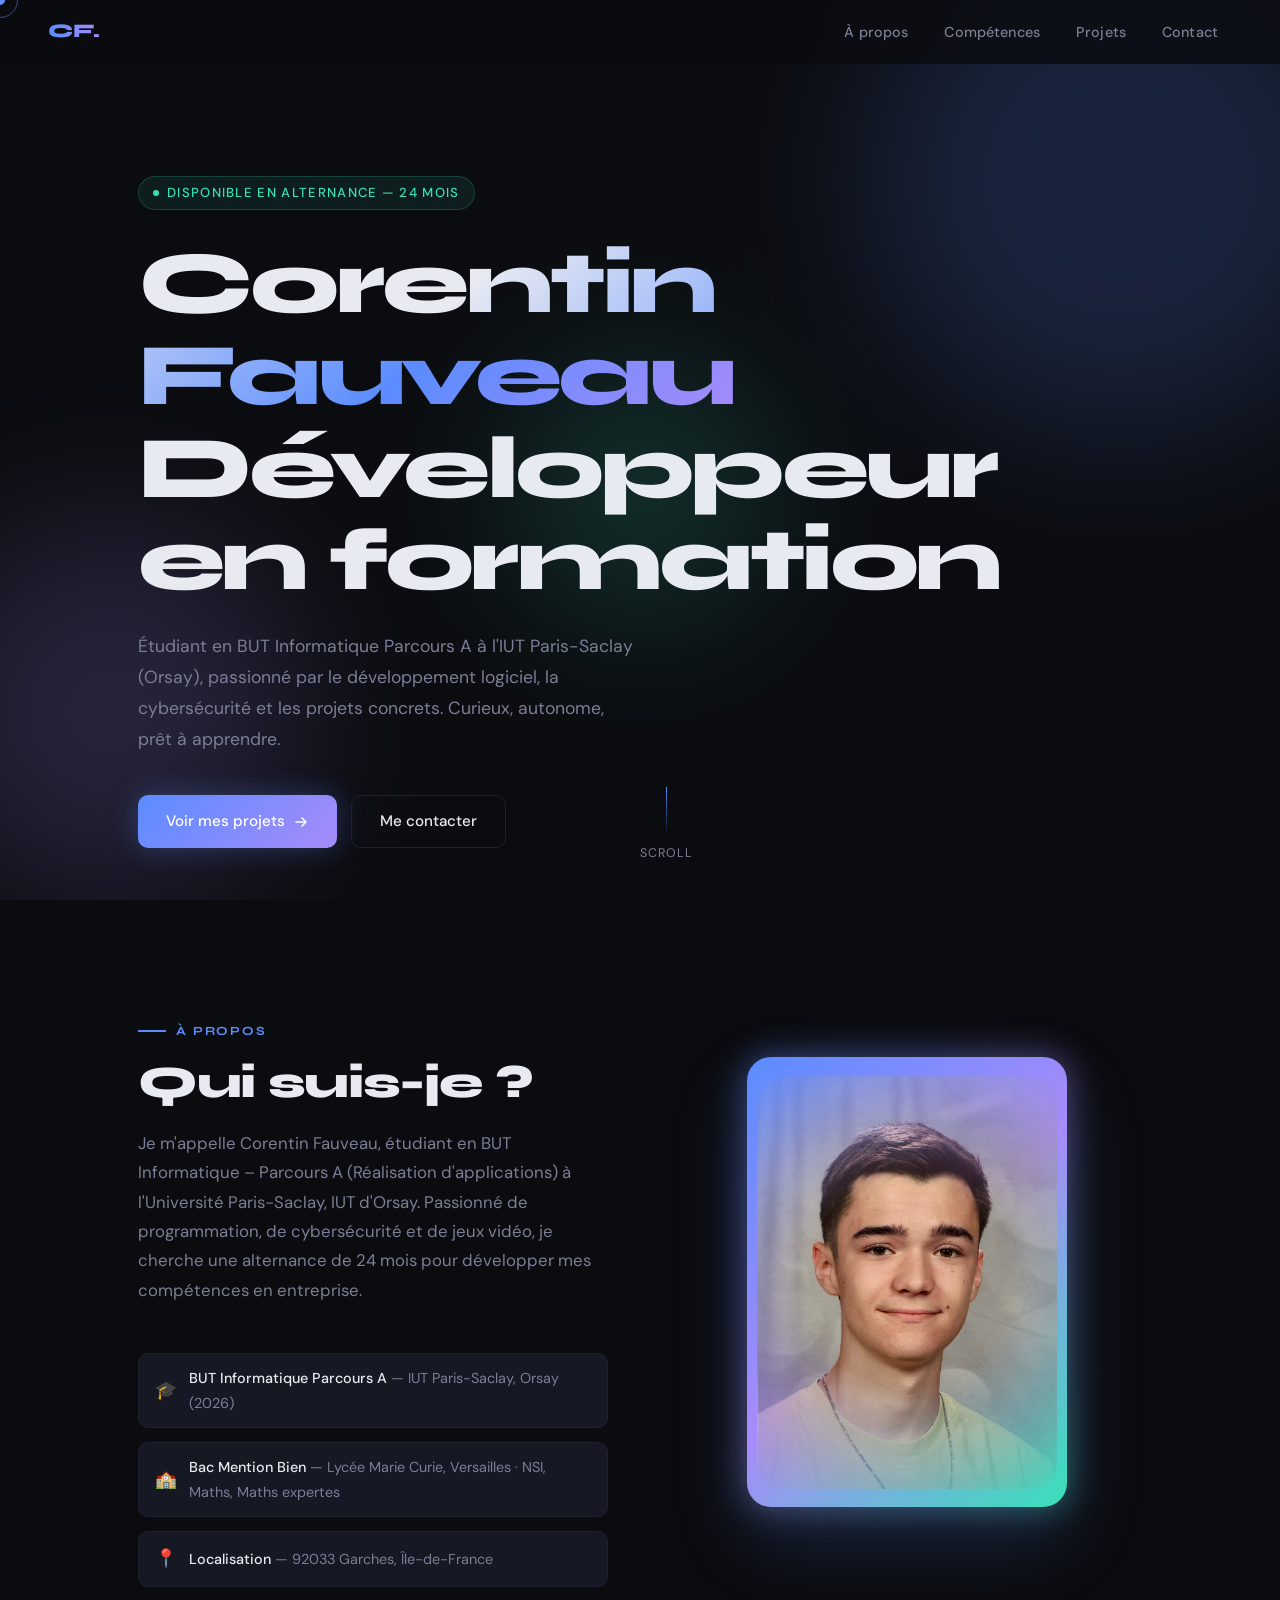
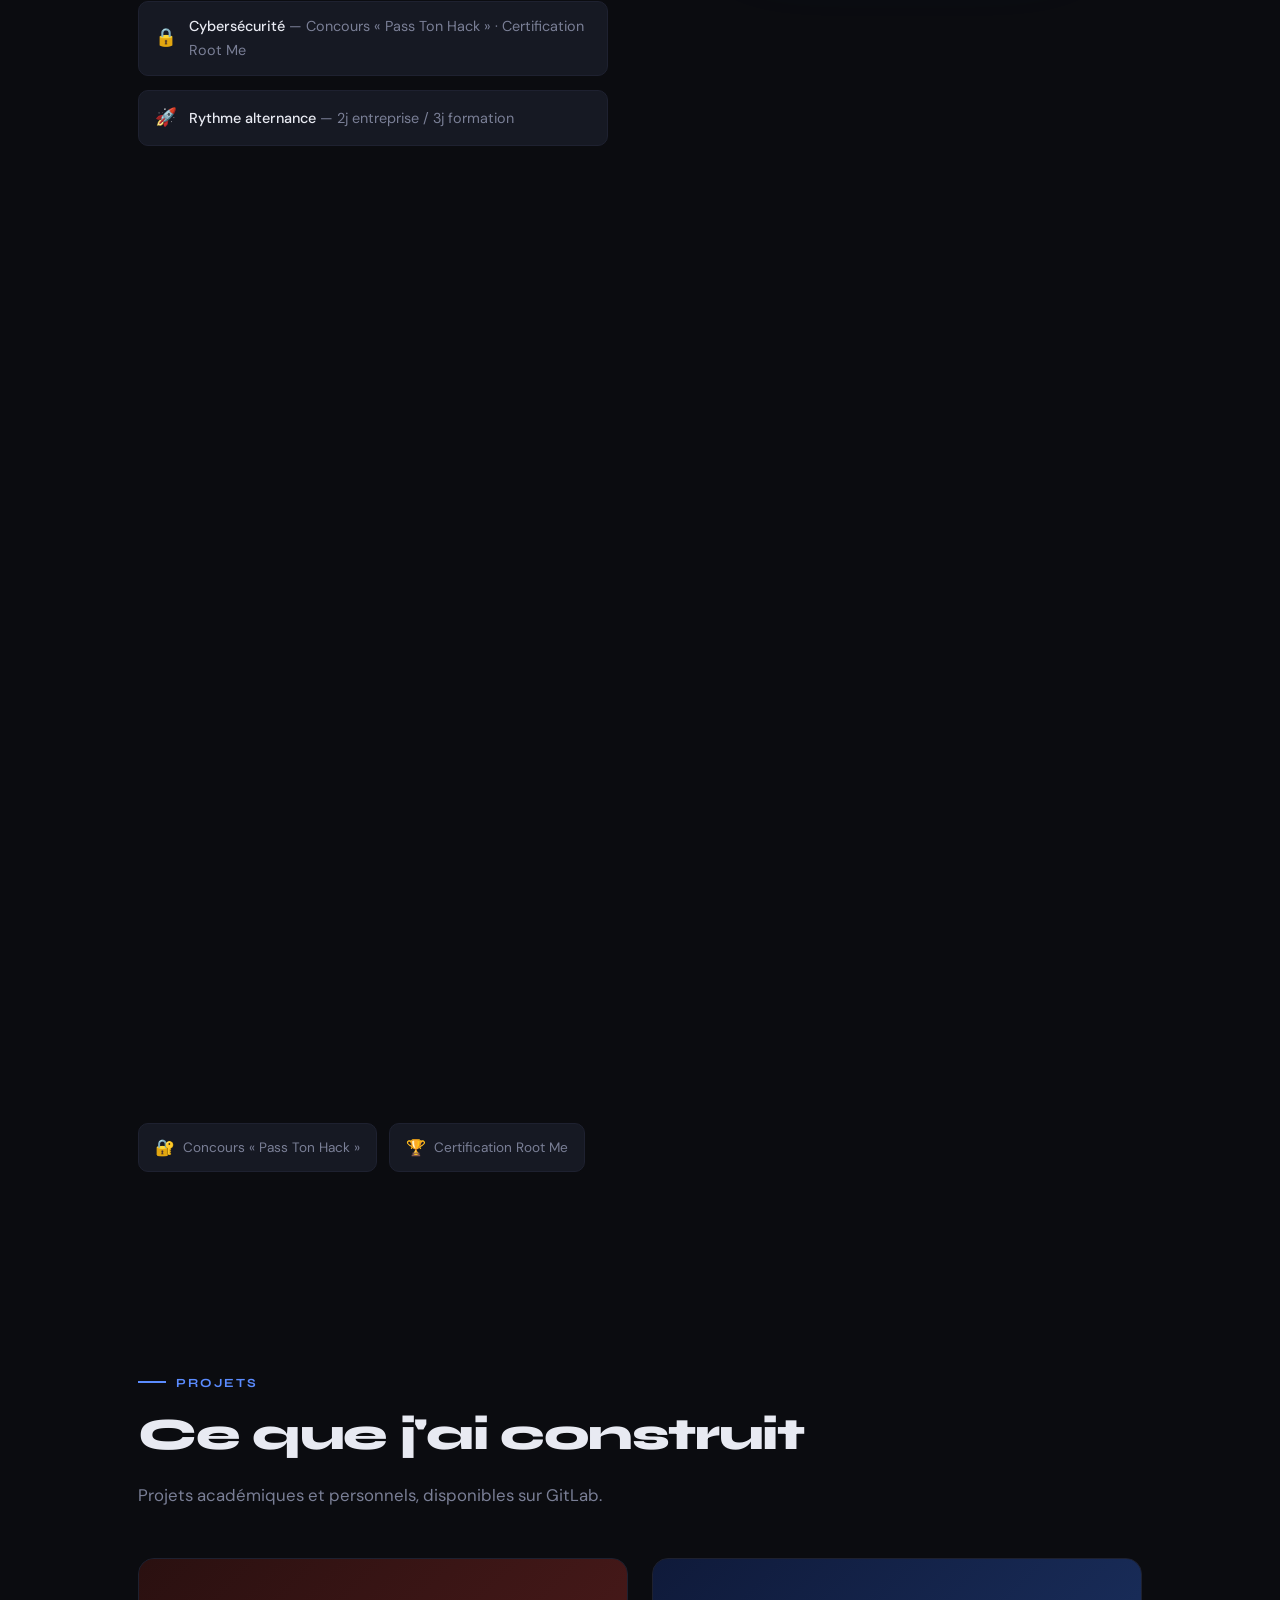
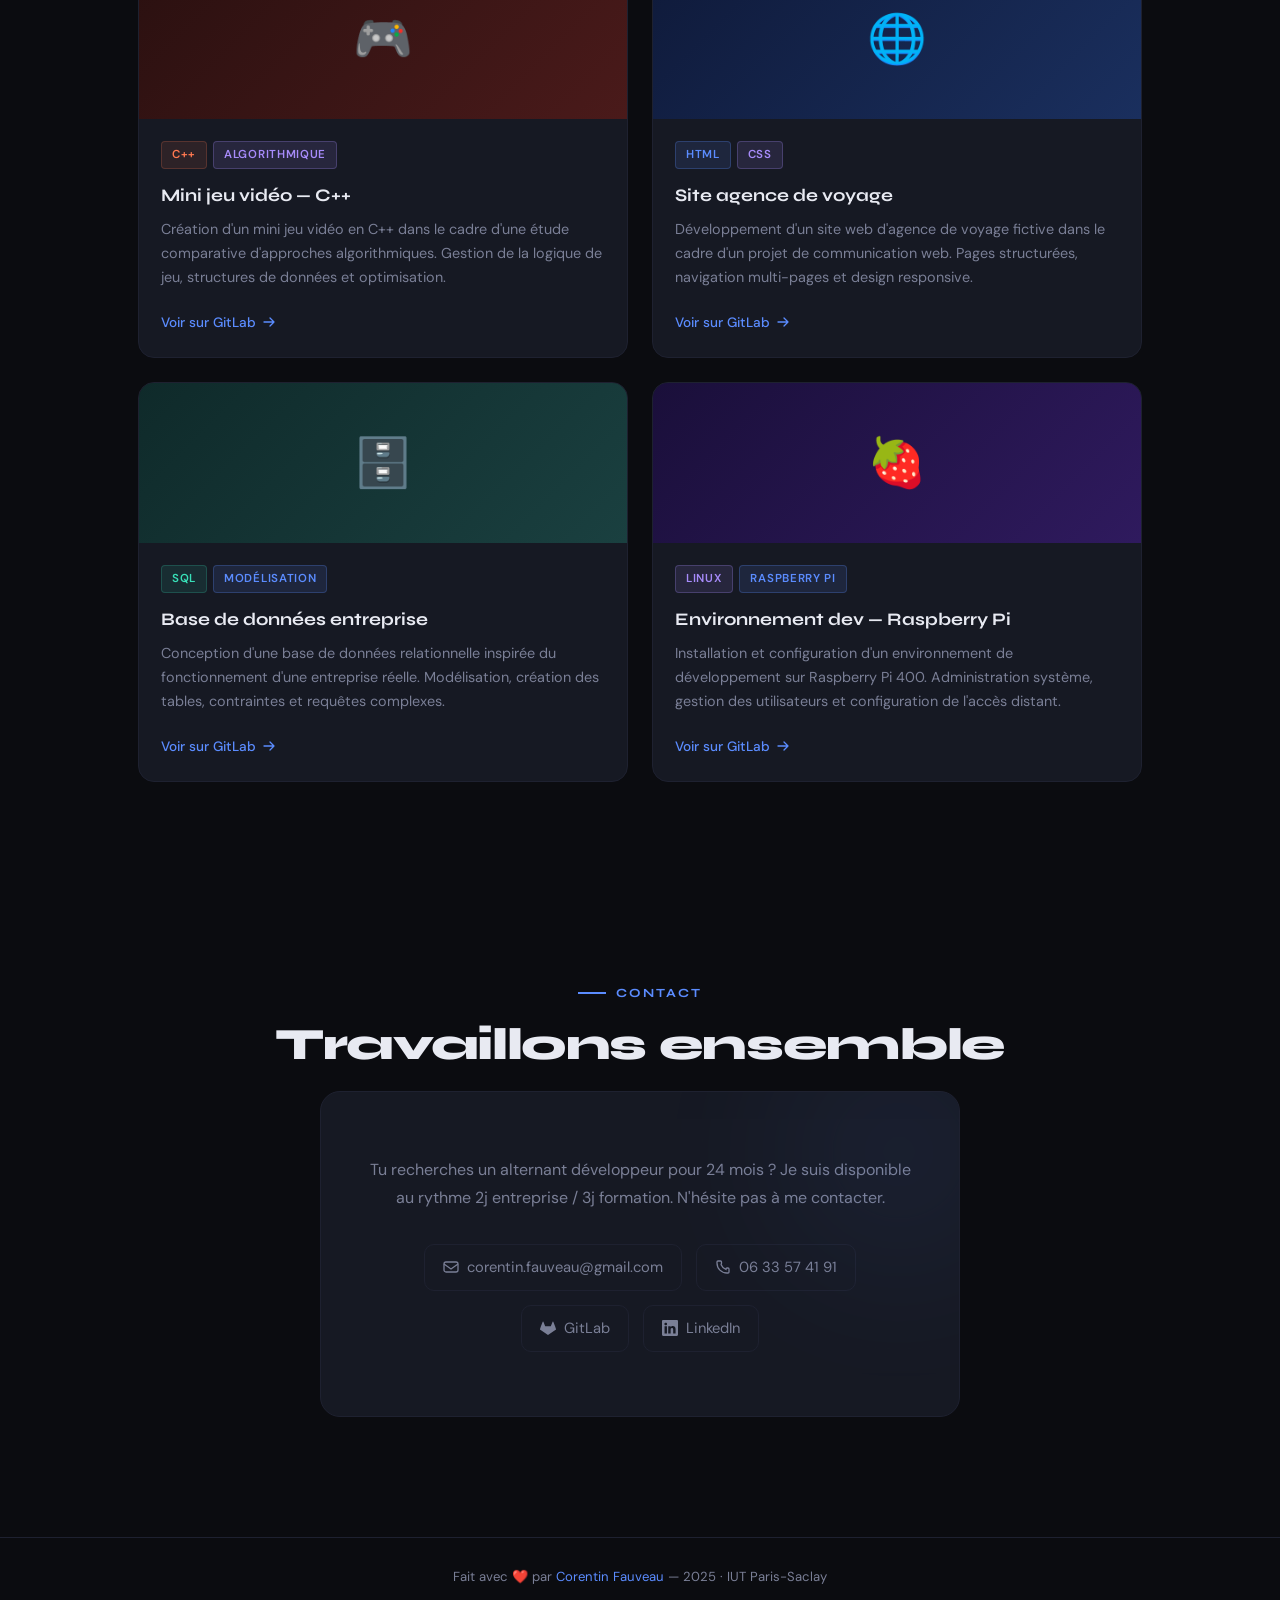
==== commit bcf4c4ca: "ajout photo profil" ====
--- a/index.html
+++ b/index.html
@@ -108,7 +108,7 @@
       </div>
 
       <div class="about-avatar-wrap reveal reveal-delay-2">
-        <div class="about-avatar">CF</div>
+        <div class="about-avatar"><img src="./images/photoProfil.jpg"></div>
       </div>
     </div>
   </section>
--- a/style.css
+++ b/style.css
@@ -239,7 +239,7 @@
 .about-grid { display: grid; grid-template-columns: 1fr 1fr; gap: 64px; align-items: start; }
 .about-avatar-wrap { display: flex; justify-content: center; }
 .about-avatar {
-  width: 240px; height: 240px; border-radius: 24px;
+  width: 320px; height: 450px; border-radius: 24px;
   background: linear-gradient(135deg, var(--c-accent), var(--c-accent2), var(--c-accent3));
   display: flex; align-items: center; justify-content: center;
   font-family: var(--font-head); font-size: 5rem; font-weight: 800;
@@ -253,6 +253,10 @@
   content: ''; position: absolute; inset: -3px; border-radius: 26px;
   background: linear-gradient(135deg, var(--c-accent), var(--c-accent2), var(--c-accent3));
   z-index: -1; opacity: .4; filter: blur(16px);
+}
+.about-avatar img { display:block; border-radius:24px; width:300px;
+  -webkit-mask-image: radial-gradient(circle at center,black 40%,transparent 100%);
+  mask-image: radial-gradient(circle at center,black 40%,transparent 100%);
 }
 .about-facts { display: flex; flex-direction: column; gap: 14px; margin-top: 24px; }
 .fact {
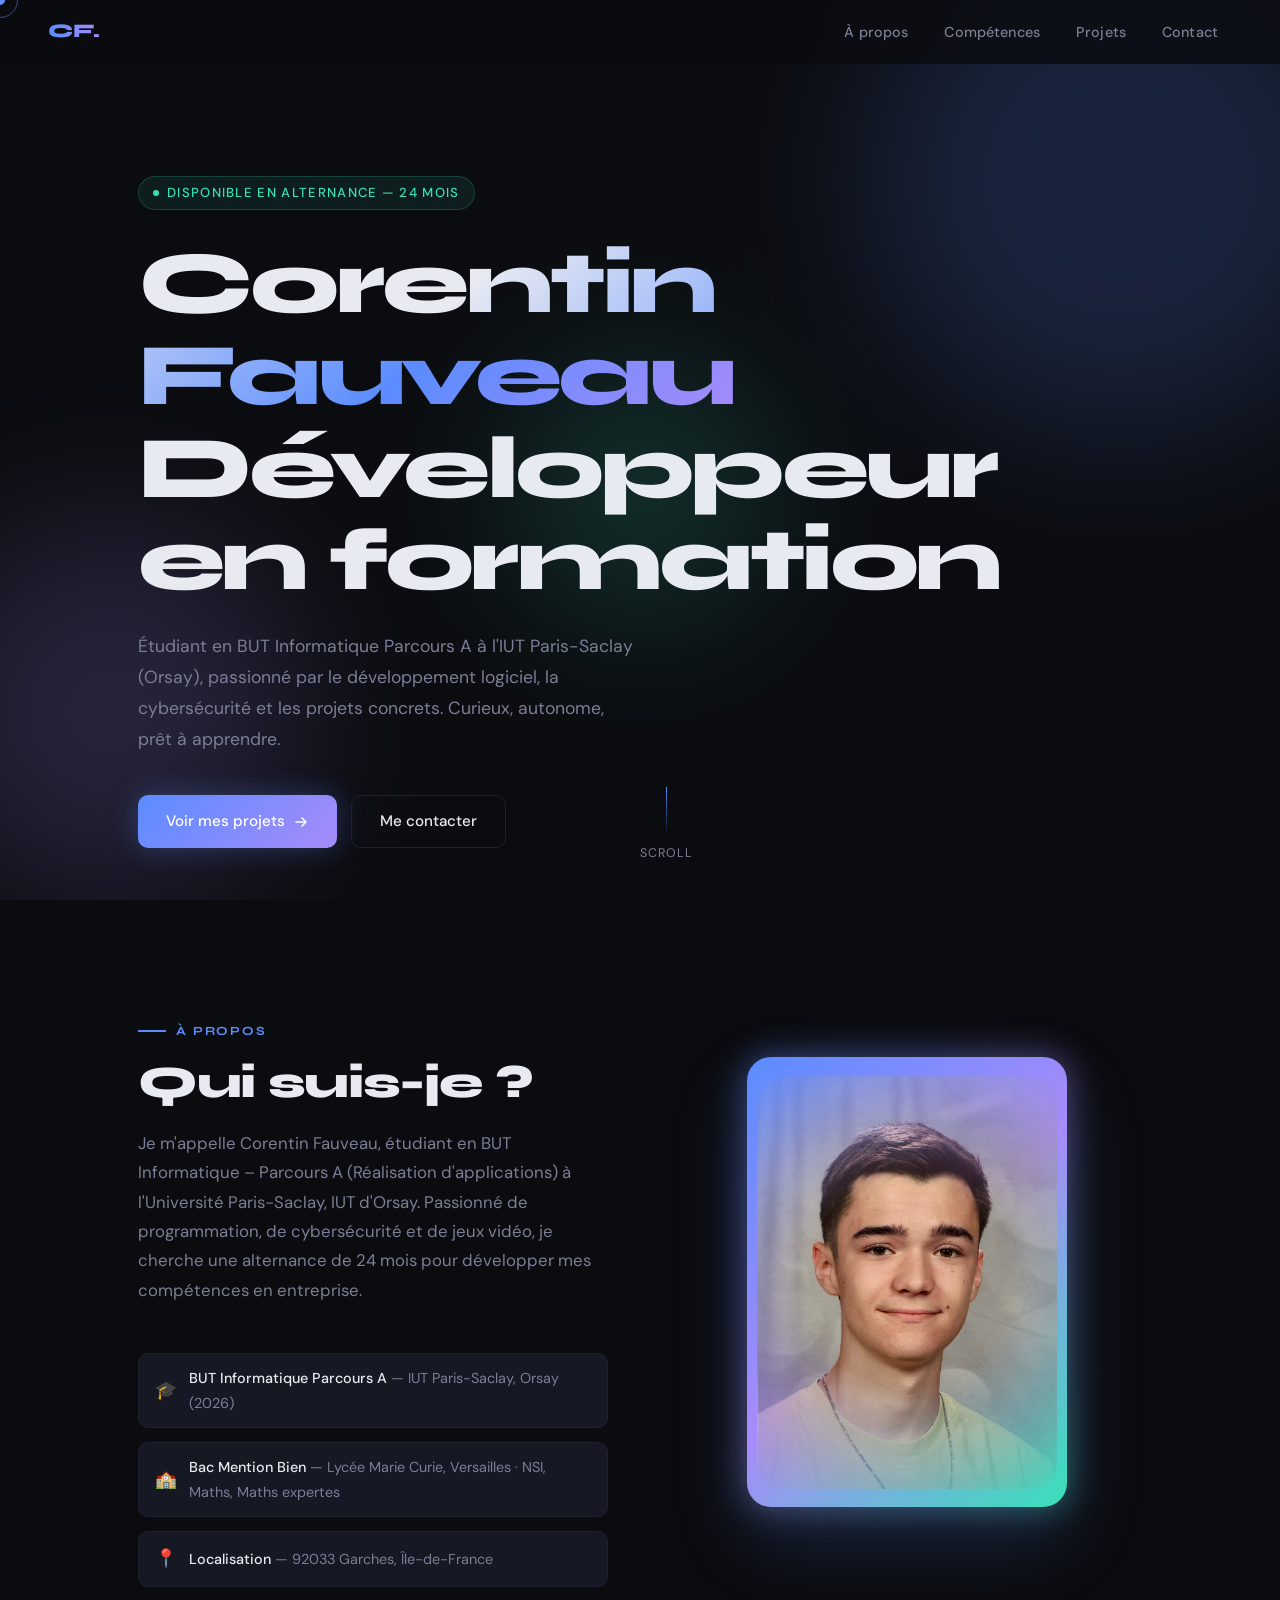
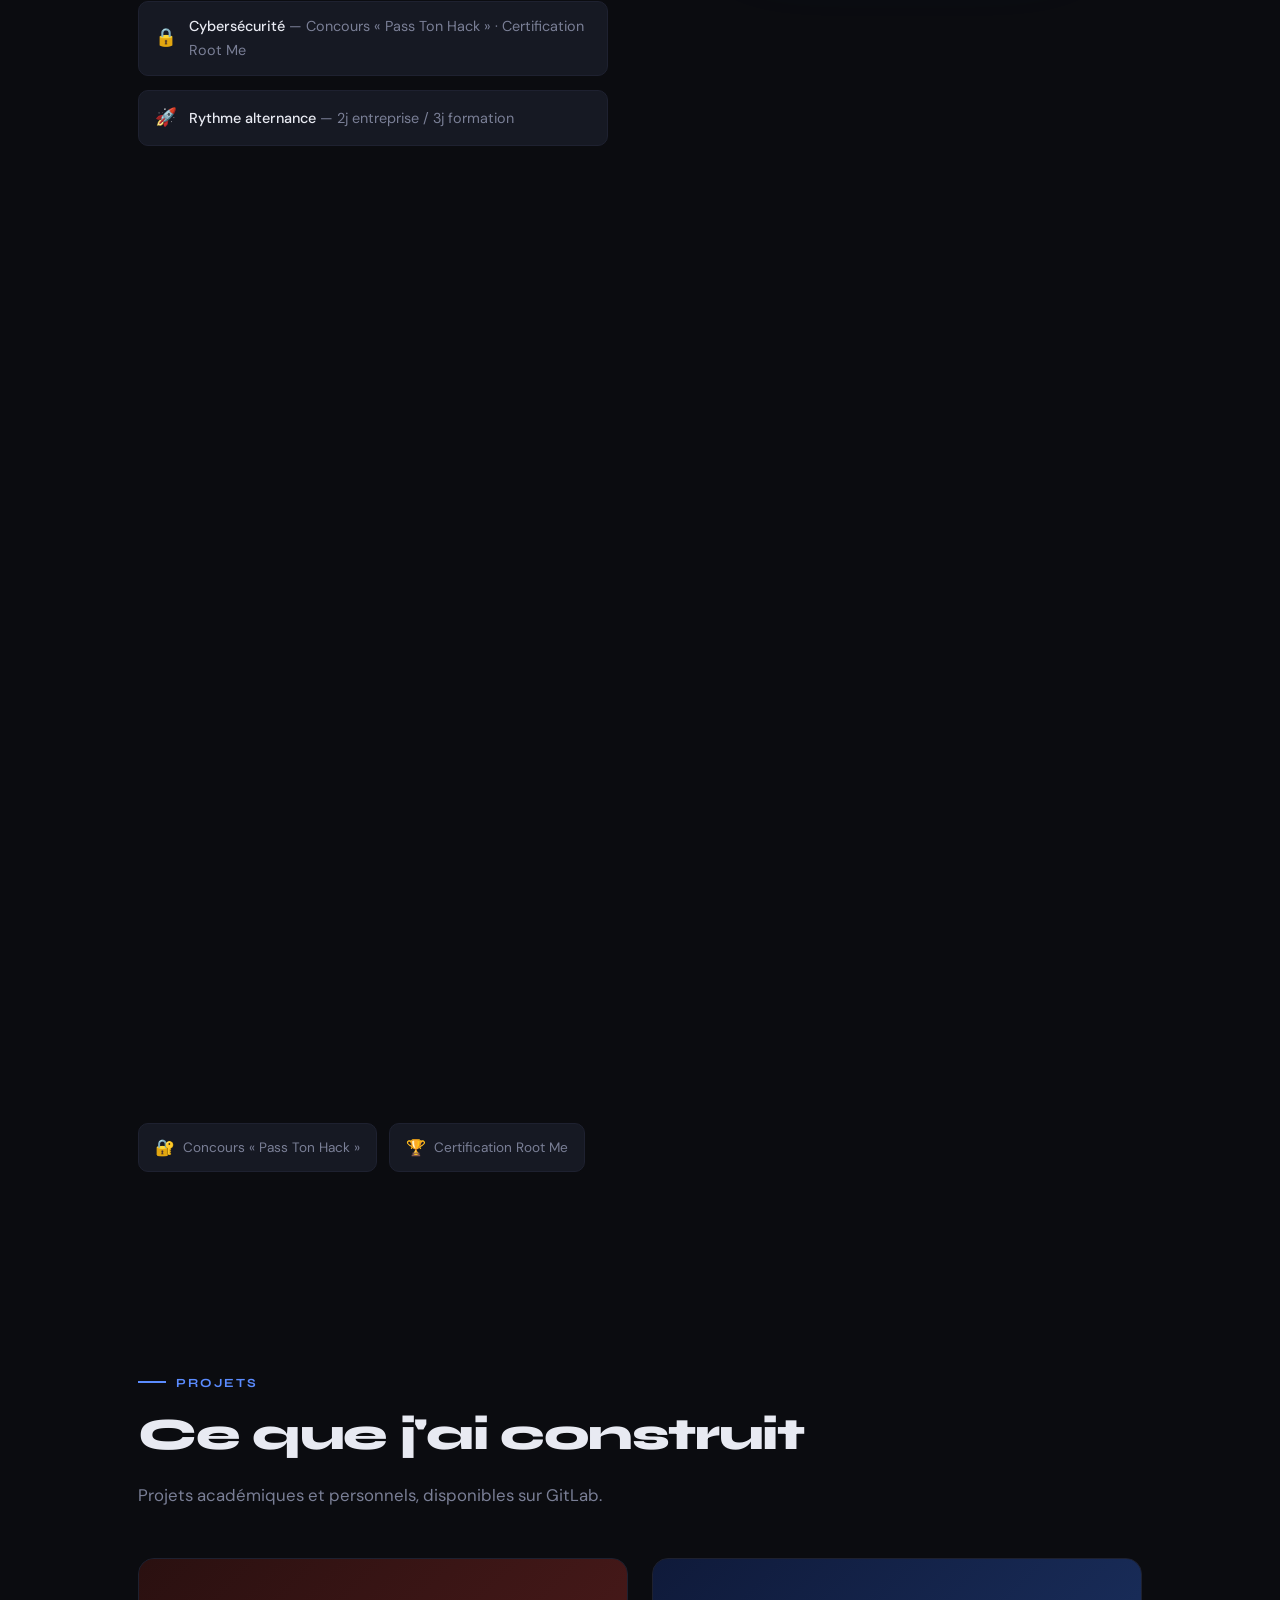
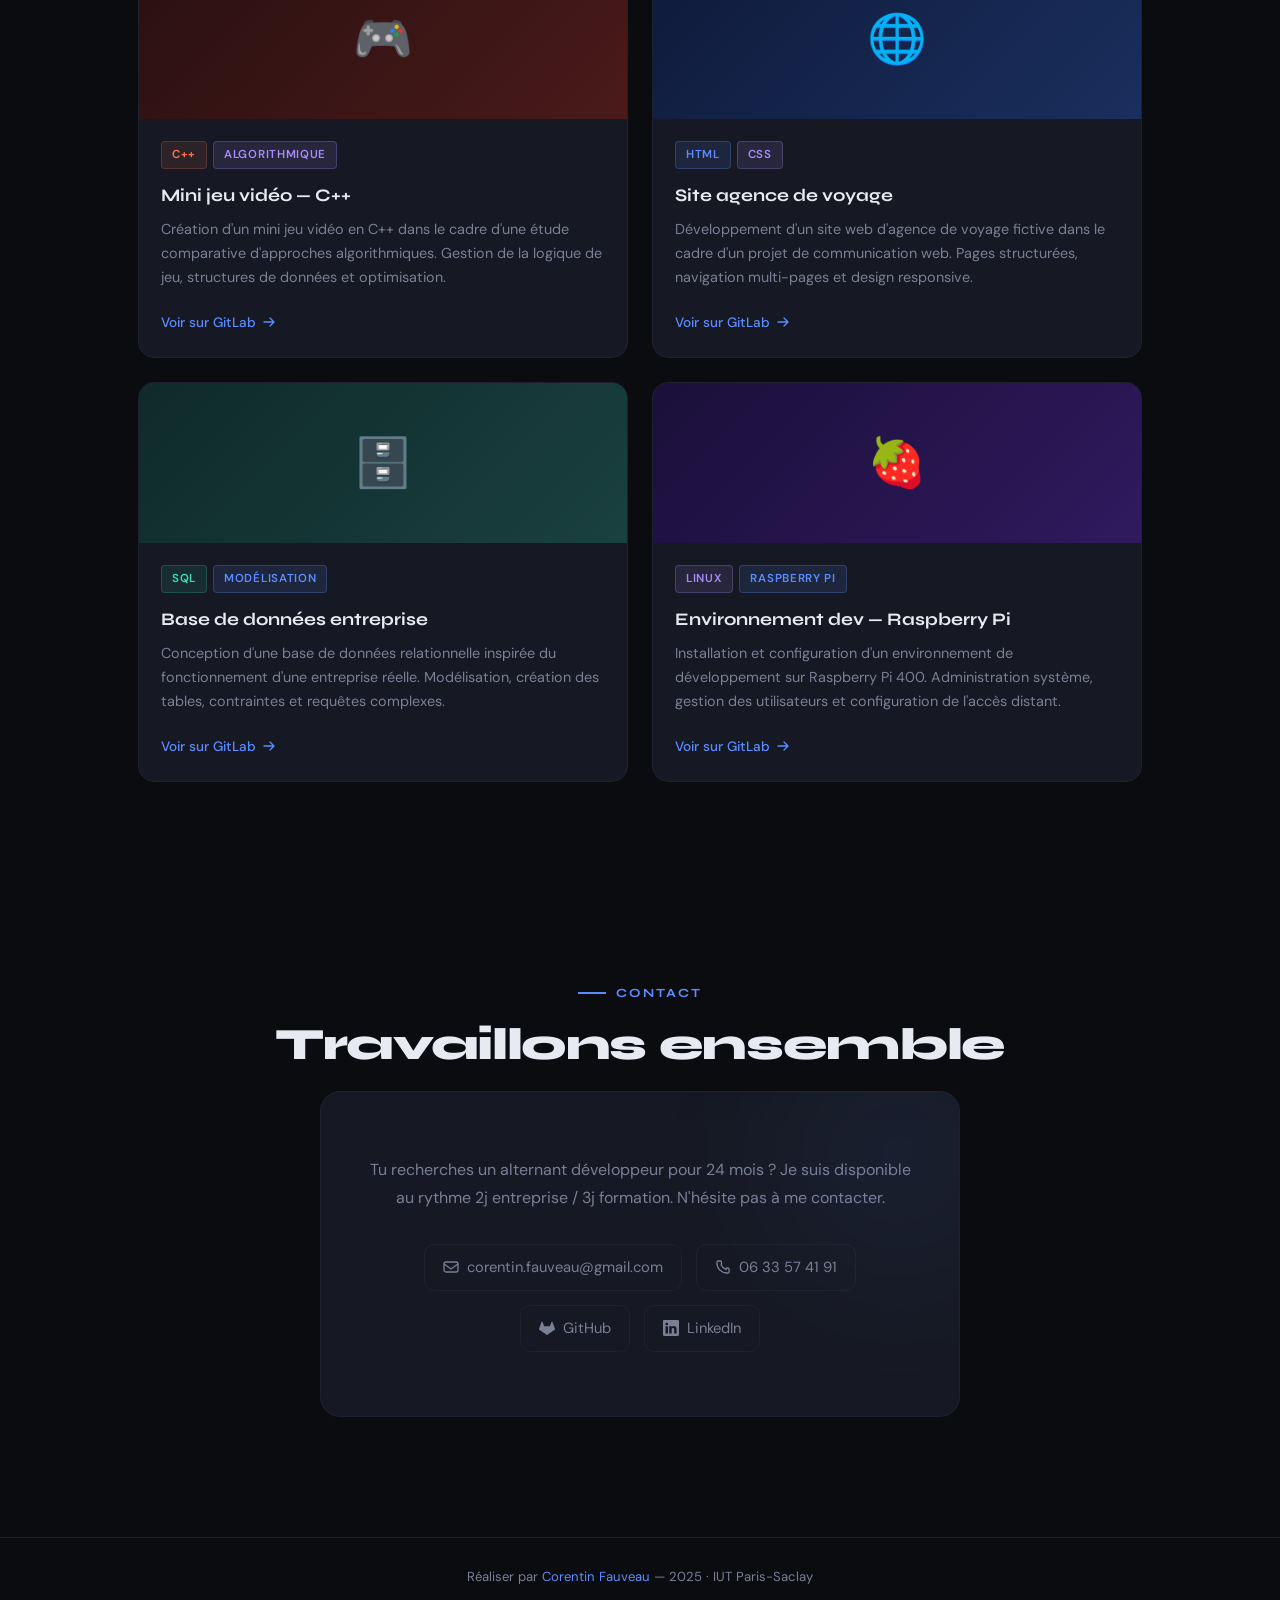
==== commit f575db03: "change link" ====
--- a/index.html
+++ b/index.html
@@ -284,11 +284,11 @@
           <svg width="16" height="16" viewBox="0 0 16 16" fill="none"><path d="M2 3a1 1 0 011-1h2.5a1 1 0 011 1v1.5a1 1 0 01-1 1H6a9 9 0 005 5v-.5a1 1 0 011-1H13a1 1 0 011 1V13a1 1 0 01-1 1h-1C6.373 14 2 9.627 2 4V3z" stroke="currentColor" stroke-width="1.3"/></svg>
           06 33 57 41 91
         </a>
-        <a href="https://gitlab.com/" class="contact-link" target="_blank" rel="noopener">
+        <a href="https://github.com/Cocozull" class="contact-link" target="_blank" rel="noopener">
           <svg width="16" height="16" viewBox="0 0 16 16" fill="currentColor"><path d="M15.97 9.058l-.895-2.756L13.3 1.7a.37.37 0 00-.703 0L10.82 6.3H5.18L3.403 1.7a.37.37 0 00-.703 0L.925 6.302.03 9.058a.704.704 0 00.256.787L8 15.002l7.714-5.157a.704.704 0 00.256-.787"/></svg>
-          GitLab
-        </a>
-        <a href="https://linkedin.com/" class="contact-link" target="_blank" rel="noopener">
+          GitHub
+        </a>
+        <a href="https://www.linkedin.com/in/corentin-fauveau-ab6169386/" class="contact-link" target="_blank" rel="noopener">
           <svg width="16" height="16" viewBox="0 0 16 16" fill="currentColor"><path d="M0 1.146C0 .513.526 0 1.175 0h13.65C15.474 0 16 .513 16 1.146v13.708c0 .633-.526 1.146-1.175 1.146H1.175C.526 16 0 15.487 0 14.854V1.146zm4.943 12.248V6.169H2.542v7.225h2.401zm-1.2-8.212c.837 0 1.358-.554 1.358-1.248-.015-.709-.52-1.248-1.342-1.248-.822 0-1.359.54-1.359 1.248 0 .694.521 1.248 1.327 1.248h.016zm4.908 8.212V9.359c0-.216.016-.432.08-.586.173-.431.568-.878 1.232-.878.869 0 1.216.662 1.216 1.634v3.865h2.401V9.25c0-2.22-1.184-3.252-2.764-3.252-1.274 0-1.845.7-2.165 1.193v.025h-.016a5.54 5.54 0 01.016-.025V6.169h-2.4c.03.678 0 7.225 0 7.225h2.4z"/></svg>
           LinkedIn
         </a>
@@ -297,7 +297,7 @@
   </section>
 
   <footer>
-    <p>Fait avec ❤️ par <span>Corentin Fauveau</span> — 2025 · IUT Paris-Saclay</p>
+    <p>Réaliser par <span>Corentin Fauveau</span> — 2025 · IUT Paris-Saclay</p>
   </footer>
 
   <script src="script.js"></script>
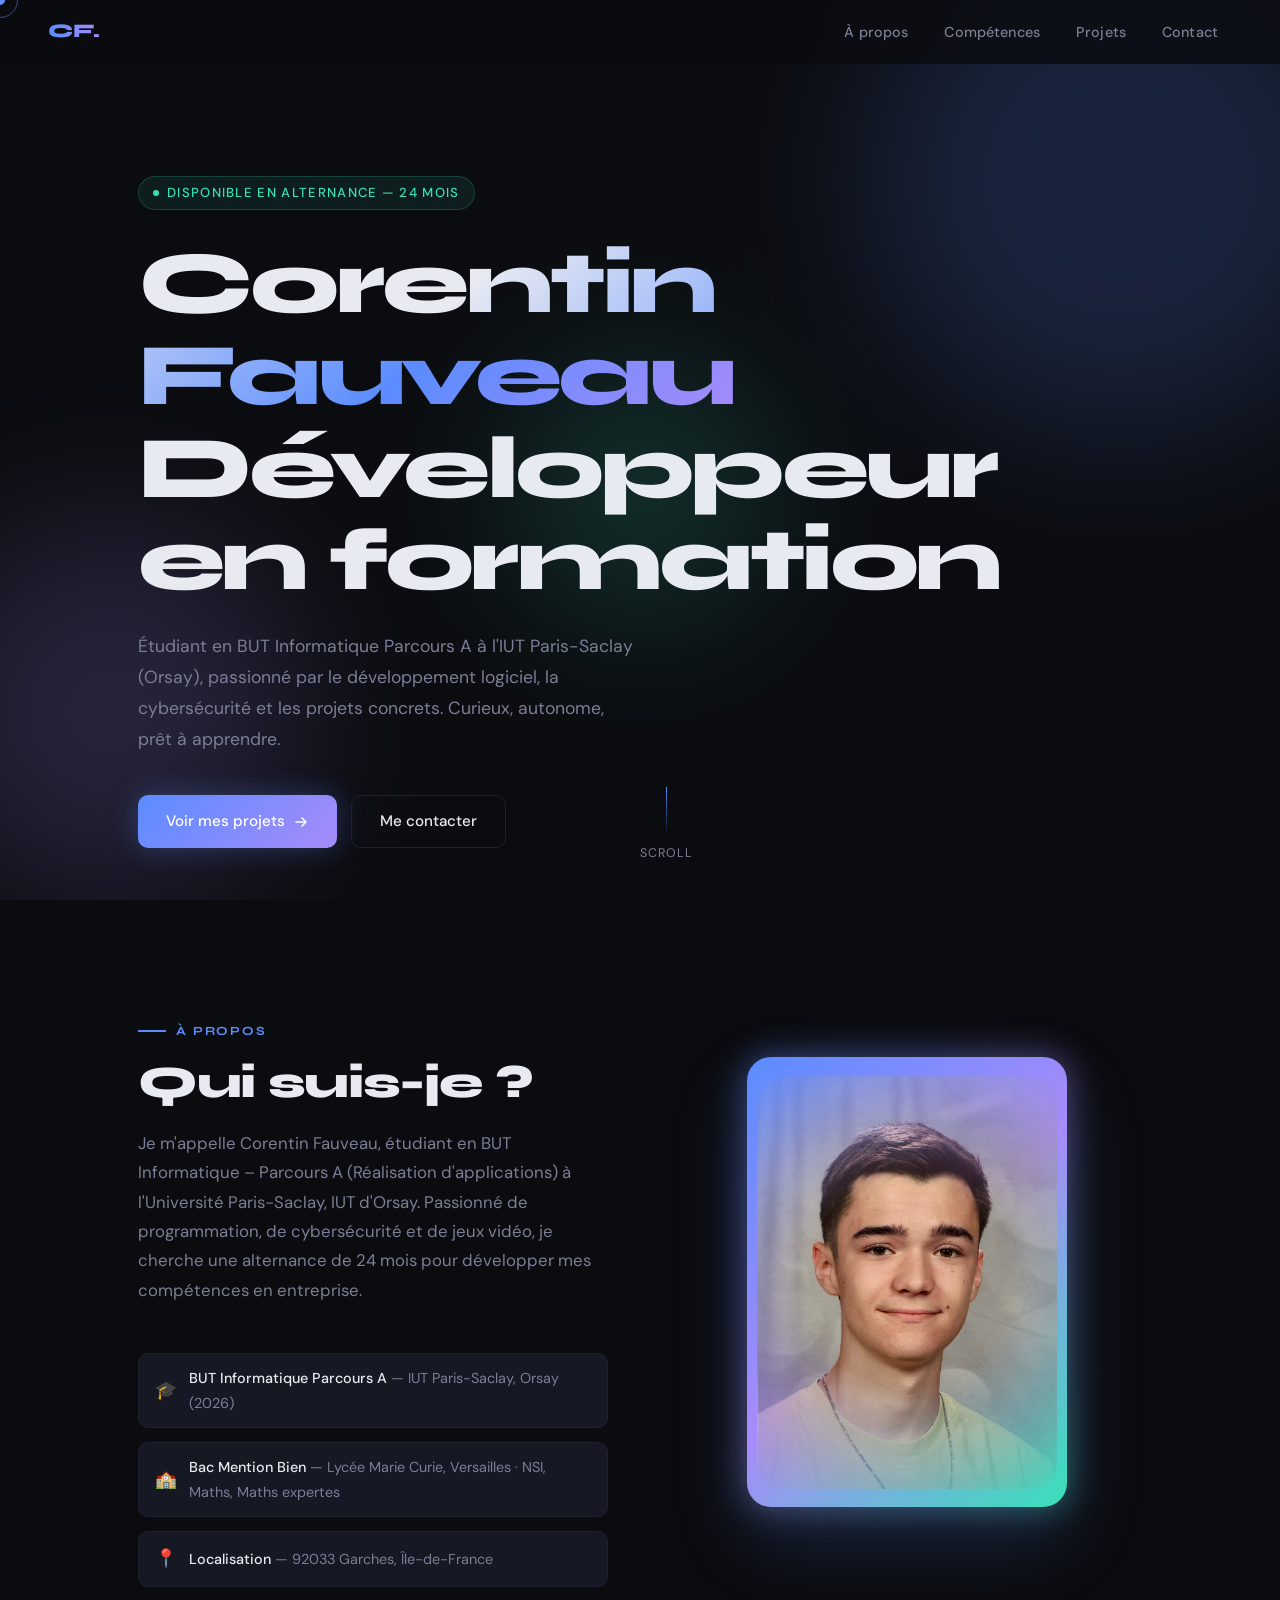
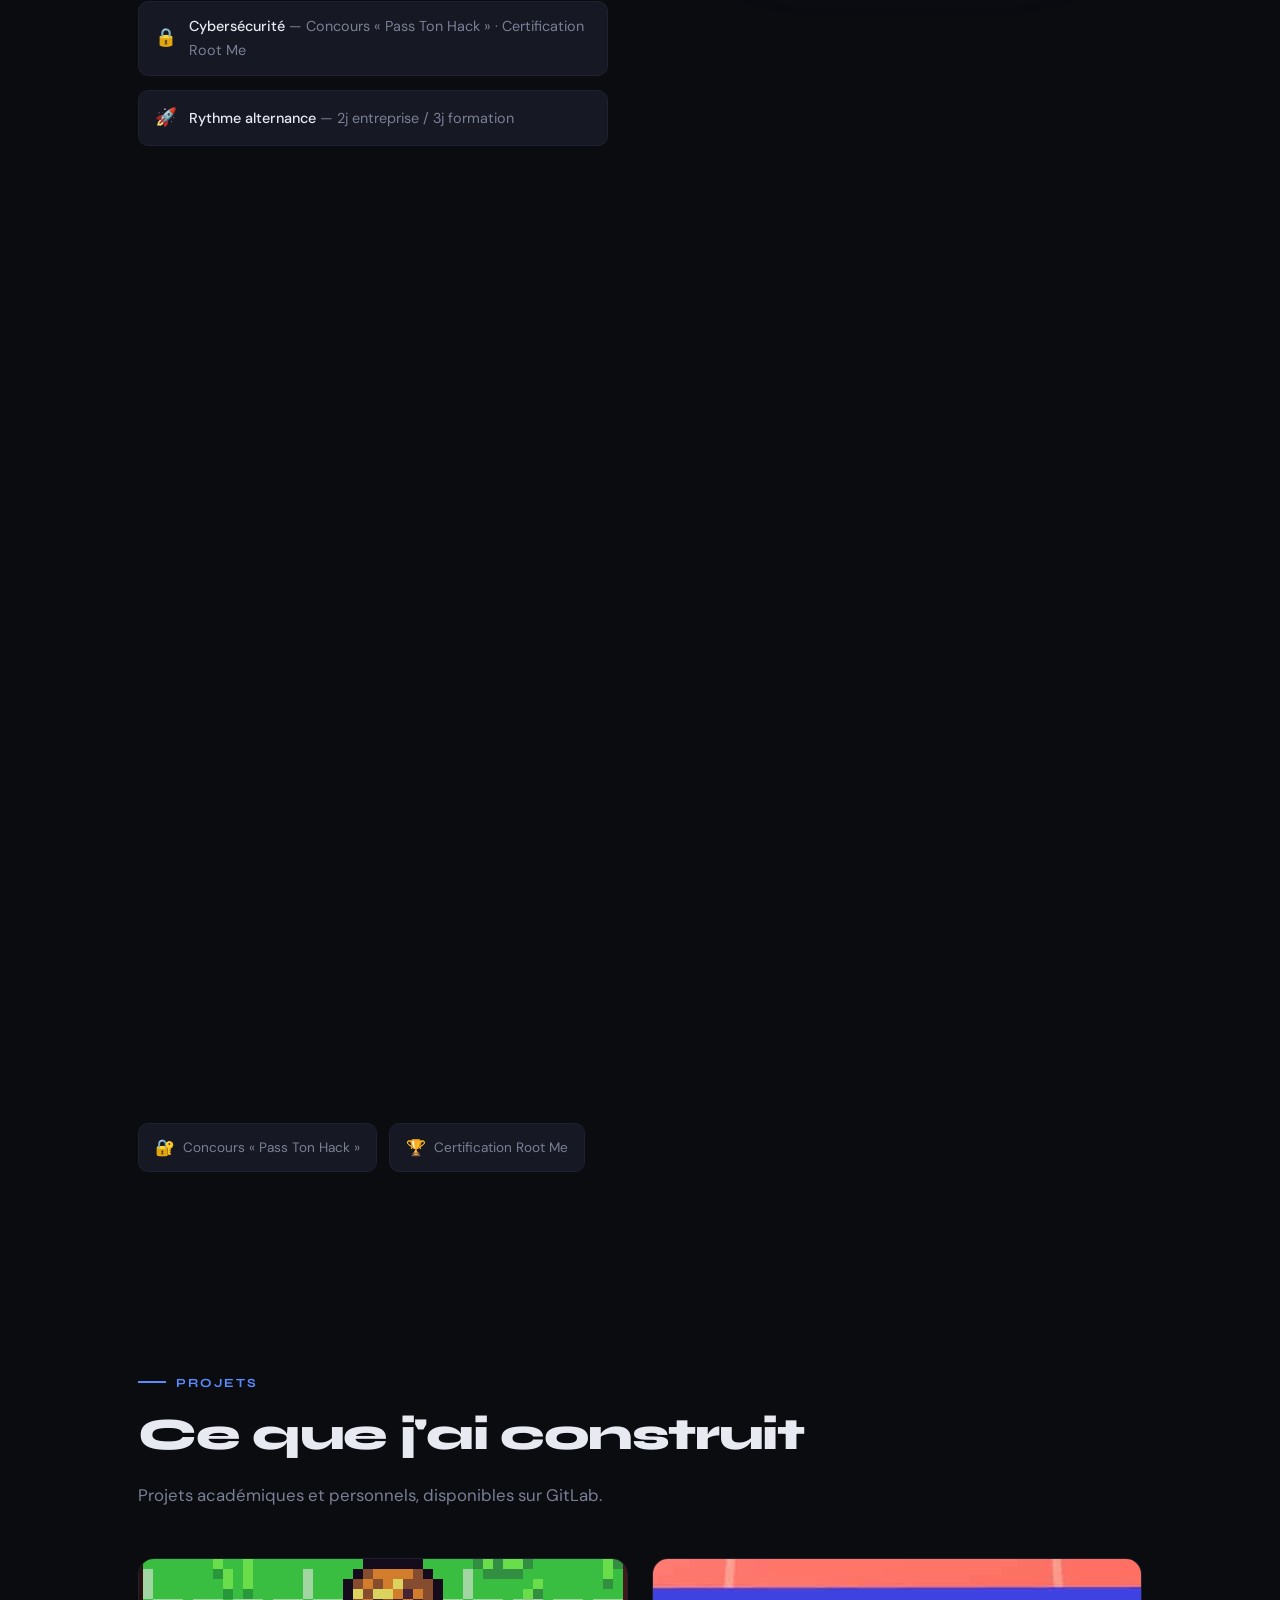
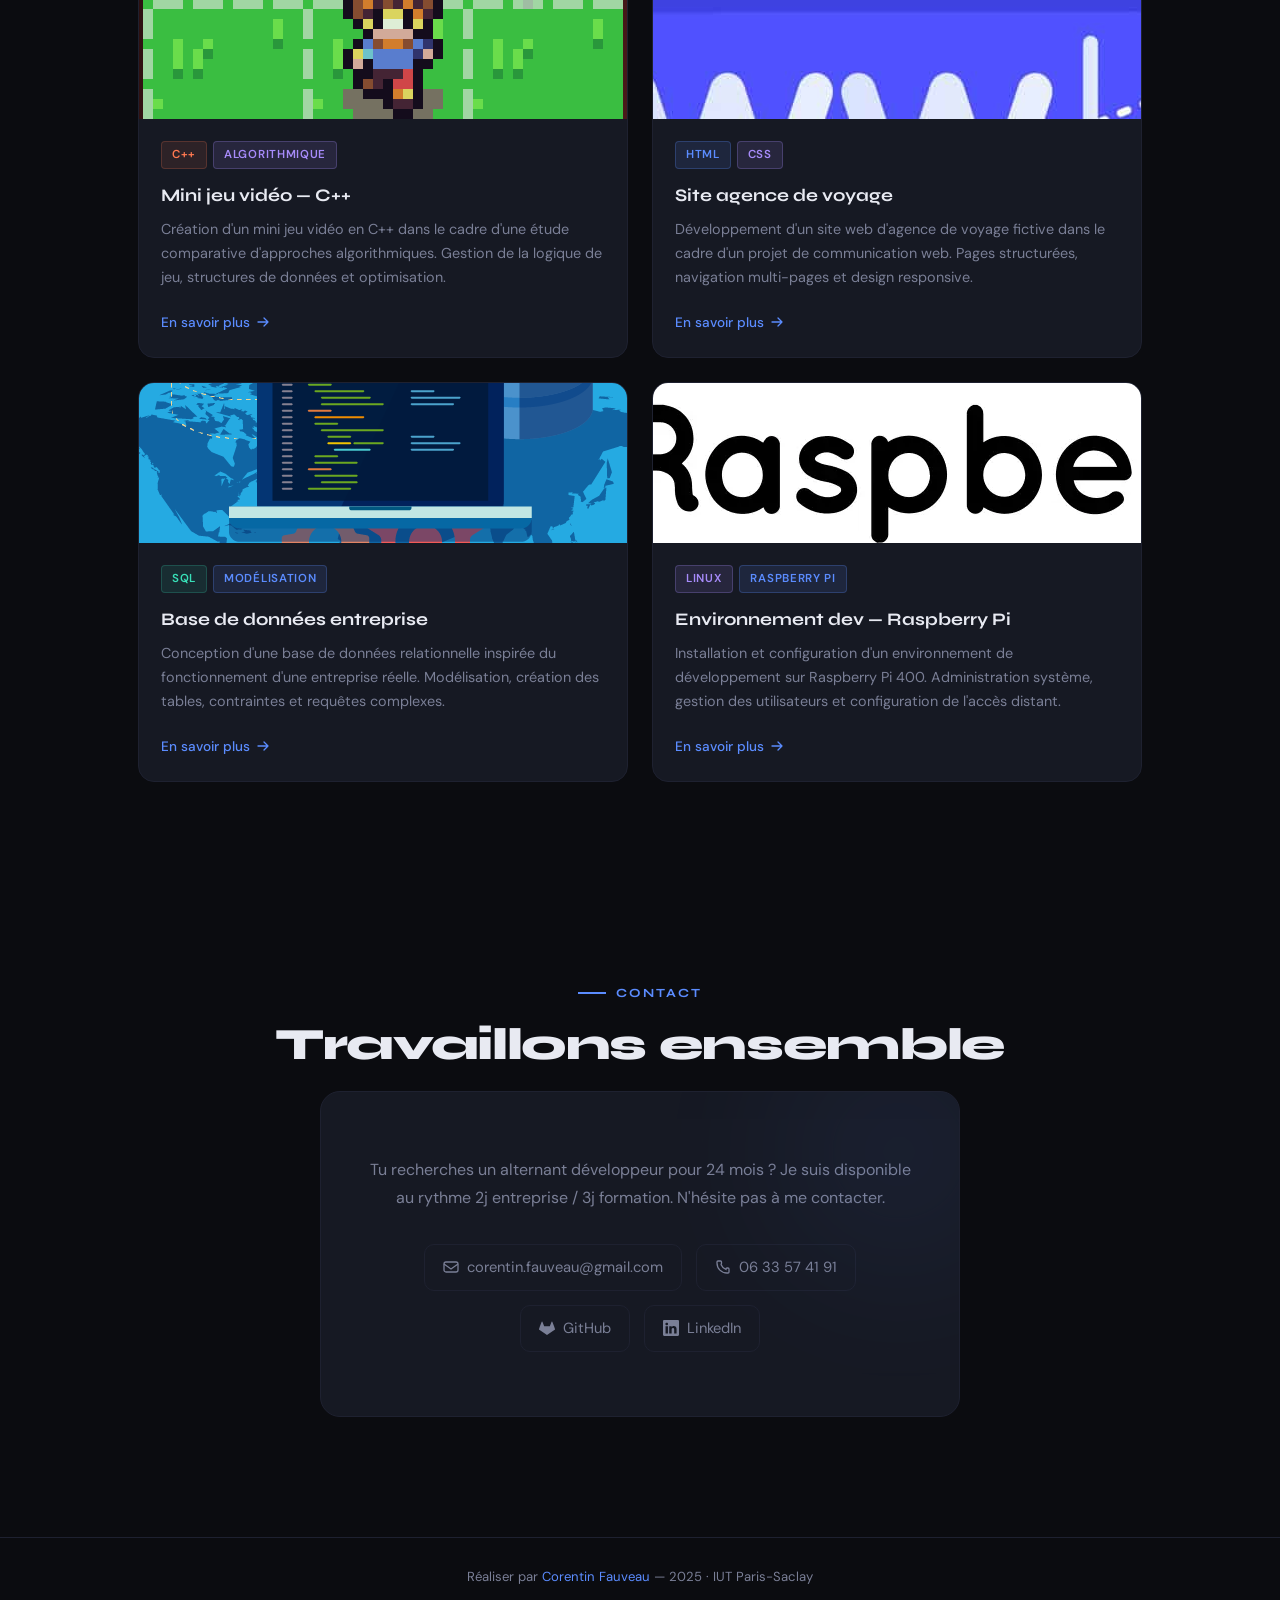
==== commit 33c6d786: "commit portfolio" ====
--- a/index.html
+++ b/index.html
@@ -201,7 +201,7 @@
     <div class="projects-grid">
 
       <div class="project-card reveal">
-        <div class="project-thumb pt-coral">🎮</div>
+        <div class="project-thumb pt-coral"><img src="images/projectc++.gif" alt="Mini jeu vidéo C++"></div>
         <div class="project-body">
           <div class="project-tags">
             <span class="tag tag-coral">C++</span>
@@ -209,15 +209,15 @@
           </div>
           <div class="project-title">Mini jeu vidéo — C++</div>
           <p class="project-desc">Création d'un mini jeu vidéo en C++ dans le cadre d'une étude comparative d'approches algorithmiques. Gestion de la logique de jeu, structures de données et optimisation.</p>
-          <a href="#" class="project-link">
-            Voir sur GitLab
+          <a href="projet-1.html" class="project-link">
+            En savoir plus
             <svg width="14" height="14" viewBox="0 0 14 14" fill="none"><path d="M2 7h10M8 3l4 4-4 4" stroke="currentColor" stroke-width="1.3" stroke-linecap="round" stroke-linejoin="round"/></svg>
           </a>
         </div>
       </div>
 
       <div class="project-card reveal reveal-delay-1">
-        <div class="project-thumb pt-blue">🌐</div>
+        <div class="project-thumb pt-blue"><img src="images/siteweb.jpg" alt="Site agence de voyage"></div>
         <div class="project-body">
           <div class="project-tags">
             <span class="tag">HTML</span>
@@ -225,15 +225,15 @@
           </div>
           <div class="project-title">Site agence de voyage</div>
           <p class="project-desc">Développement d'un site web d'agence de voyage fictive dans le cadre d'un projet de communication web. Pages structurées, navigation multi-pages et design responsive.</p>
-          <a href="#" class="project-link">
-            Voir sur GitLab
+          <a href="projet-2.html" class="project-link">
+            En savoir plus
             <svg width="14" height="14" viewBox="0 0 14 14" fill="none"><path d="M2 7h10M8 3l4 4-4 4" stroke="currentColor" stroke-width="1.3" stroke-linecap="round" stroke-linejoin="round"/></svg>
           </a>
         </div>
       </div>
 
       <div class="project-card reveal reveal-delay-2">
-        <div class="project-thumb pt-teal">🗄️</div>
+        <div class="project-thumb pt-teal"><img src="images/basedonnee.png" alt="Base de données entreprise"></div>
         <div class="project-body">
           <div class="project-tags">
             <span class="tag tag-teal">SQL</span>
@@ -241,15 +241,15 @@
           </div>
           <div class="project-title">Base de données entreprise</div>
           <p class="project-desc">Conception d'une base de données relationnelle inspirée du fonctionnement d'une entreprise réelle. Modélisation, création des tables, contraintes et requêtes complexes.</p>
-          <a href="#" class="project-link">
-            Voir sur GitLab
+          <a href="projet-3.html" class="project-link">
+            En savoir plus
             <svg width="14" height="14" viewBox="0 0 14 14" fill="none"><path d="M2 7h10M8 3l4 4-4 4" stroke="currentColor" stroke-width="1.3" stroke-linecap="round" stroke-linejoin="round"/></svg>
           </a>
         </div>
       </div>
 
       <div class="project-card reveal reveal-delay-3">
-        <div class="project-thumb pt-purple">🍓</div>
+        <div class="project-thumb"><img src="images/rasberry.png" alt="Raspberry Pi 400"></div>
         <div class="project-body">
           <div class="project-tags">
             <span class="tag tag-purple">Linux</span>
@@ -257,8 +257,8 @@
           </div>
           <div class="project-title">Environnement dev — Raspberry Pi</div>
           <p class="project-desc">Installation et configuration d'un environnement de développement sur Raspberry Pi 400. Administration système, gestion des utilisateurs et configuration de l'accès distant.</p>
-          <a href="#" class="project-link">
-            Voir sur GitLab
+          <a href="projet-4.html" class="project-link">
+            En savoir plus
             <svg width="14" height="14" viewBox="0 0 14 14" fill="none"><path d="M2 7h10M8 3l4 4-4 4" stroke="currentColor" stroke-width="1.3" stroke-linecap="round" stroke-linejoin="round"/></svg>
           </a>
         </div>
